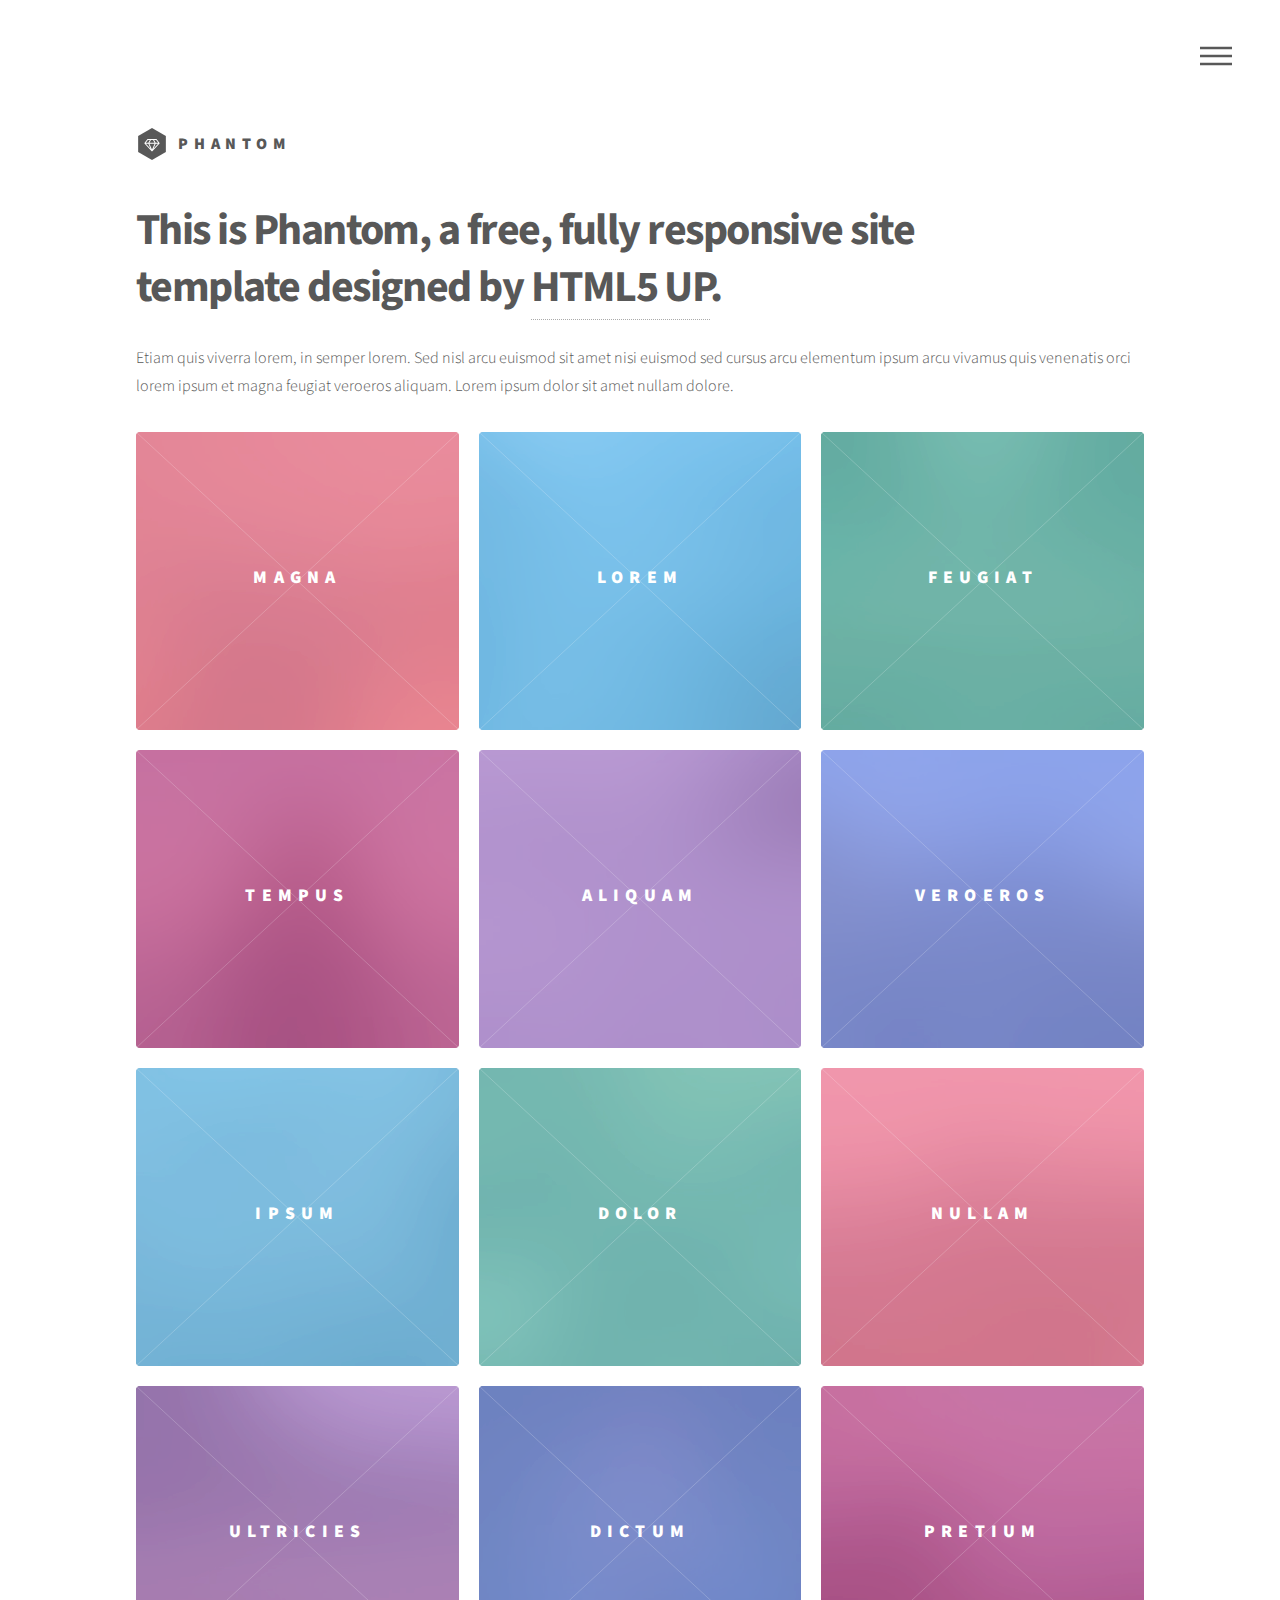
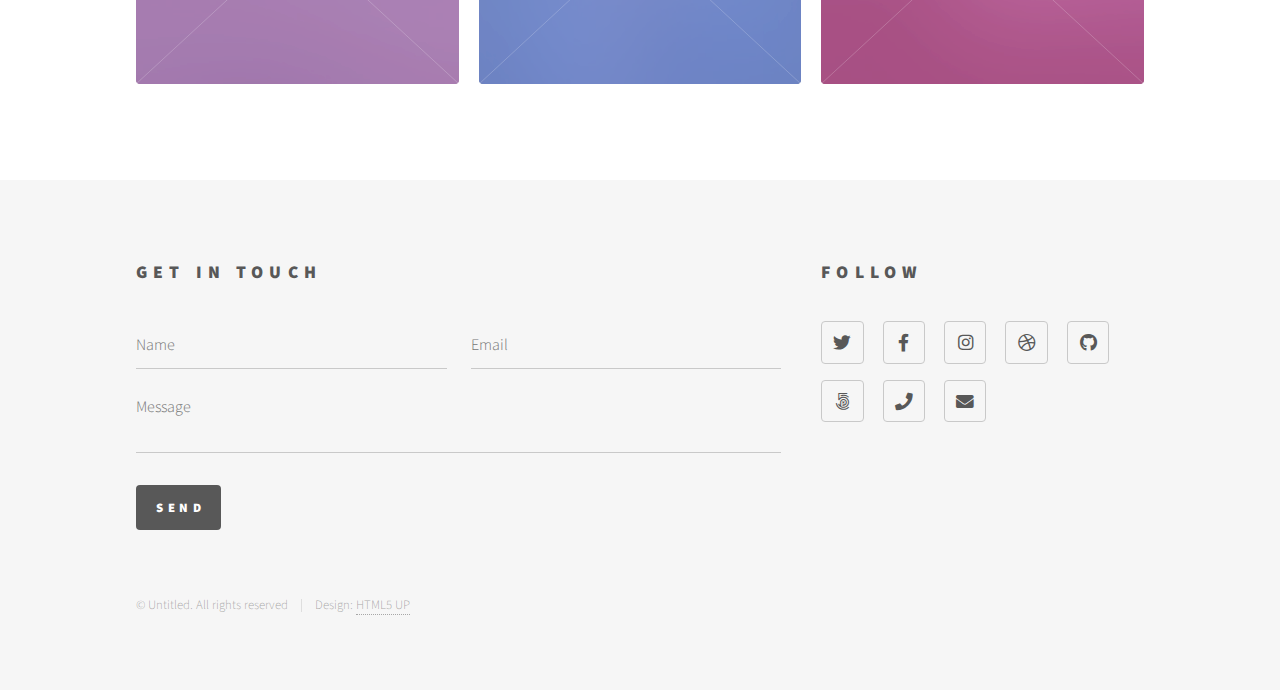
==== index.html @ 48eba2a1 "asset" ====
<!DOCTYPE HTML>
<!--
	Phantom by HTML5 UP
	html5up.net | @ajlkn
	Free for personal and commercial use under the CCA 3.0 license (html5up.net/license)
-->
<html>
	<head>
		<title>Phantom by HTML5 UP</title>
		<meta charset="utf-8" />
		<meta name="viewport" content="width=device-width, initial-scale=1, user-scalable=no" />
		<link rel="stylesheet" href="assets/css/main.css" />
		<noscript><link rel="stylesheet" href="assets/css/noscript.css" /></noscript>
	</head>
	<body class="is-preload">
		<!-- Wrapper -->
			<div id="wrapper">

				<!-- Header -->
					<header id="header">
						<div class="inner">

							<!-- Logo -->
								<a href="index.html" class="logo">
									<span class="symbol"><img src="images/logo.svg" alt="" /></span><span class="title">Phantom</span>
								</a>

							<!-- Nav -->
								<nav>
									<ul>
										<li><a href="#menu">Menu</a></li>
									</ul>
								</nav>

						</div>
					</header>

				<!-- Menu -->
					<nav id="menu">
						<h2>Menu</h2>
						<ul>
							<li><a href="index.html">Home</a></li>
							<li><a href="generic.html">Ipsum veroeros</a></li>
							<li><a href="generic.html">Tempus etiam</a></li>
							<li><a href="generic.html">Consequat dolor</a></li>
							<li><a href="elements.html">Elements</a></li>
						</ul>
					</nav>

				<!-- Main -->
					<div id="main">
						<div class="inner">
							<header>
								<h1>This is Phantom, a free, fully responsive site<br />
								template designed by <a href="http://html5up.net">HTML5 UP</a>.</h1>
								<p>Etiam quis viverra lorem, in semper lorem. Sed nisl arcu euismod sit amet nisi euismod sed cursus arcu elementum ipsum arcu vivamus quis venenatis orci lorem ipsum et magna feugiat veroeros aliquam. Lorem ipsum dolor sit amet nullam dolore.</p>
							</header>
							<section class="tiles">
								<article class="style1">
									<span class="image">
										<img src="images/pic01.jpg" alt="" />
									</span>
									<a href="generic.html">
										<h2>Magna</h2>
										<div class="content">
											<p>Sed nisl arcu euismod sit amet nisi lorem etiam dolor veroeros et feugiat.</p>
										</div>
									</a>
								</article>
								<article class="style2">
									<span class="image">
										<img src="images/pic02.jpg" alt="" />
									</span>
									<a href="generic.html">
										<h2>Lorem</h2>
										<div class="content">
											<p>Sed nisl arcu euismod sit amet nisi lorem etiam dolor veroeros et feugiat.</p>
										</div>
									</a>
								</article>
								<article class="style3">
									<span class="image">
										<img src="images/pic03.jpg" alt="" />
									</span>
									<a href="generic.html">
										<h2>Feugiat</h2>
										<div class="content">
											<p>Sed nisl arcu euismod sit amet nisi lorem etiam dolor veroeros et feugiat.</p>
										</div>
									</a>
								</article>
								<article class="style4">
									<span class="image">
										<img src="images/pic04.jpg" alt="" />
									</span>
									<a href="generic.html">
										<h2>Tempus</h2>
										<div class="content">
											<p>Sed nisl arcu euismod sit amet nisi lorem etiam dolor veroeros et feugiat.</p>
										</div>
									</a>
								</article>
								<article class="style5">
									<span class="image">
										<img src="images/pic05.jpg" alt="" />
									</span>
									<a href="generic.html">
										<h2>Aliquam</h2>
										<div class="content">
											<p>Sed nisl arcu euismod sit amet nisi lorem etiam dolor veroeros et feugiat.</p>
										</div>
									</a>
								</article>
								<article class="style6">
									<span class="image">
										<img src="images/pic06.jpg" alt="" />
									</span>
									<a href="generic.html">
										<h2>Veroeros</h2>
										<div class="content">
											<p>Sed nisl arcu euismod sit amet nisi lorem etiam dolor veroeros et feugiat.</p>
										</div>
									</a>
								</article>
								<article class="style2">
									<span class="image">
										<img src="images/pic07.jpg" alt="" />
									</span>
									<a href="generic.html">
										<h2>Ipsum</h2>
										<div class="content">
											<p>Sed nisl arcu euismod sit amet nisi lorem etiam dolor veroeros et feugiat.</p>
										</div>
									</a>
								</article>
								<article class="style3">
									<span class="image">
										<img src="images/pic08.jpg" alt="" />
									</span>
									<a href="generic.html">
										<h2>Dolor</h2>
										<div class="content">
											<p>Sed nisl arcu euismod sit amet nisi lorem etiam dolor veroeros et feugiat.</p>
										</div>
									</a>
								</article>
								<article class="style1">
									<span class="image">
										<img src="images/pic09.jpg" alt="" />
									</span>
									<a href="generic.html">
										<h2>Nullam</h2>
										<div class="content">
											<p>Sed nisl arcu euismod sit amet nisi lorem etiam dolor veroeros et feugiat.</p>
										</div>
									</a>
								</article>
								<article class="style5">
									<span class="image">
										<img src="images/pic10.jpg" alt="" />
									</span>
									<a href="generic.html">
										<h2>Ultricies</h2>
										<div class="content">
											<p>Sed nisl arcu euismod sit amet nisi lorem etiam dolor veroeros et feugiat.</p>
										</div>
									</a>
								</article>
								<article class="style6">
									<span class="image">
										<img src="images/pic11.jpg" alt="" />
									</span>
									<a href="generic.html">
										<h2>Dictum</h2>
										<div class="content">
											<p>Sed nisl arcu euismod sit amet nisi lorem etiam dolor veroeros et feugiat.</p>
										</div>
									</a>
								</article>
								<article class="style4">
									<span class="image">
										<img src="images/pic12.jpg" alt="" />
									</span>
									<a href="generic.html">
										<h2>Pretium</h2>
										<div class="content">
											<p>Sed nisl arcu euismod sit amet nisi lorem etiam dolor veroeros et feugiat.</p>
										</div>
									</a>
								</article>
							</section>
						</div>
					</div>

				<!-- Footer -->
					<footer id="footer">
						<div class="inner">
							<section>
								<h2>Get in touch</h2>
								<form method="post" action="#">
									<div class="fields">
										<div class="field half">
											<input type="text" name="name" id="name" placeholder="Name" />
										</div>
										<div class="field half">
											<input type="email" name="email" id="email" placeholder="Email" />
										</div>
										<div class="field">
											<textarea name="message" id="message" placeholder="Message"></textarea>
										</div>
									</div>
									<ul class="actions">
										<li><input type="submit" value="Send" class="primary" /></li>
									</ul>
								</form>
							</section>
							<section>
								<h2>Follow</h2>
								<ul class="icons">
									<li><a href="#" class="icon brands style2 fa-twitter"><span class="label">Twitter</span></a></li>
									<li><a href="#" class="icon brands style2 fa-facebook-f"><span class="label">Facebook</span></a></li>
									<li><a href="#" class="icon brands style2 fa-instagram"><span class="label">Instagram</span></a></li>
									<li><a href="#" class="icon brands style2 fa-dribbble"><span class="label">Dribbble</span></a></li>
									<li><a href="#" class="icon brands style2 fa-github"><span class="label">GitHub</span></a></li>
									<li><a href="#" class="icon brands style2 fa-500px"><span class="label">500px</span></a></li>
									<li><a href="#" class="icon solid style2 fa-phone"><span class="label">Phone</span></a></li>
									<li><a href="#" class="icon solid style2 fa-envelope"><span class="label">Email</span></a></li>
								</ul>
							</section>
							<ul class="copyright">
								<li>&copy; Untitled. All rights reserved</li><li>Design: <a href="http://html5up.net">HTML5 UP</a></li>
							</ul>
						</div>
					</footer>

			</div>

		<!-- Scripts -->
			<script src="assets/js/jquery.min.js"></script>
			<script src="assets/js/browser.min.js"></script>
			<script src="assets/js/breakpoints.min.js"></script>
			<script src="assets/js/util.js"></script>
			<script src="assets/js/main.js"></script>

	</body>
</html>
---- assets/css/main.css ----
@import url(fontawesome-all.min.css);
@import url("https://fonts.googleapis.com/css?family=Source+Sans+Pro:300,700,900");

/*
	Phantom by HTML5 UP
	html5up.net | @ajlkn
	Free for personal and commercial use under the CCA 3.0 license (html5up.net/license)
*/

html, body, div, span, applet, object,
iframe, h1, h2, h3, h4, h5, h6, p, blockquote,
pre, a, abbr, acronym, address, big, cite,
code, del, dfn, em, img, ins, kbd, q, s, samp,
small, strike, strong, sub, sup, tt, var, b,
u, i, center, dl, dt, dd, ol, ul, li, fieldset,
form, label, legend, table, caption, tbody,
tfoot, thead, tr, th, td, article, aside,
canvas, details, embed, figure, figcaption,
footer, header, hgroup, menu, nav, output, ruby,
section, summary, time, mark, audio, video {
	margin: 0;
	padding: 0;
	border: 0;
	font-size: 100%;
	font: inherit;
	vertical-align: baseline;}

article, aside, details, figcaption, figure,
footer, header, hgroup, menu, nav, section {
	display: block;}

body {
	line-height: 1;
}

ol, ul {
	list-style: none;
}

blockquote, q {
	quotes: none;
}

	blockquote:before, blockquote:after, q:before, q:after {
		content: '';
		content: none;
	}

table {
	border-collapse: collapse;
	border-spacing: 0;
}

body {
	-webkit-text-size-adjust: none;
}

mark {
	background-color: transparent;
	color: inherit;
}

input::-moz-focus-inner {
	border: 0;
	padding: 0;
}

input, select, textarea {
	-moz-appearance: none;
	-webkit-appearance: none;
	-ms-appearance: none;
	appearance: none;
}

/* Basic */

	@-ms-viewport {
		width: device-width;
	}

	body {
		-ms-overflow-style: scrollbar;
	}

	@media screen and (max-width: 480px) {

		html, body {
			min-width: 320px;
		}

	}

	html {
		box-sizing: border-box;
	}

	*, *:before, *:after {
		box-sizing: inherit;
	}

	body {
		background: #ffffff;
	}

		body.is-preload *, body.is-preload *:before, body.is-preload *:after {
			-moz-animation: none !important;
			-webkit-animation: none !important;
			-ms-animation: none !important;
			animation: none !important;
			-moz-transition: none !important;
			-webkit-transition: none !important;
			-ms-transition: none !important;
			transition: none !important;
		}

/* Type */

	body, input, select, textarea {
		color: #585858;
		font-family: "Source Sans Pro", Helvetica, sans-serif;
		font-size: 16pt;
		font-weight: 300;
		line-height: 1.75;
	}

		@media screen and (max-width: 1680px) {

			body, input, select, textarea {
				font-size: 14pt;
			}

		}

		@media screen and (max-width: 1280px) {

			body, input, select, textarea {
				font-size: 12pt;
			}

		}

	a {
		-moz-transition: border-bottom-color 0.2s ease, color 0.2s ease;
		-webkit-transition: border-bottom-color 0.2s ease, color 0.2s ease;
		-ms-transition: border-bottom-color 0.2s ease, color 0.2s ease;
		transition: border-bottom-color 0.2s ease, color 0.2s ease;
		text-decoration: none;
		color: #585858;
		border-bottom: dotted 1px rgba(88, 88, 88, 0.5);
	}

		a:hover {
			border-bottom-color: transparent;
			color: #f2849e !important;
		}

	strong, b {
		font-weight: 900;
	}

	em, i {
		font-style: italic;
	}

	p {
		margin: 0 0 2em 0;
	}

	h1 {
		font-size: 2.75em;
		font-weight: 700;
		line-height: 1.3;
		margin: 0 0 1em 0;
		letter-spacing: -0.035em;
	}

		h1 a {
			color: inherit;
		}

		@media screen and (max-width: 736px) {

			h1 {
				font-size: 2em;
				margin: 0 0 1em 0;
			}

		}

		@media screen and (max-width: 360px) {

			h1 {
				font-size: 1.75em;
			}

		}

	h2, h3, h4, h5, h6 {
		font-weight: 900;
		line-height: 1.5;
		margin: 0 0 2em 0;
		text-transform: uppercase;
		letter-spacing: 0.35em;
	}

		h2 a, h3 a, h4 a, h5 a, h6 a {
			color: inherit;
		}

	h2 {
		font-size: 1.1em;
	}

	h3 {
		font-size: 1em;
	}

	h4 {
		font-size: 0.8em;
	}

	h5 {
		font-size: 0.8em;
	}

	h6 {
		font-size: 0.8em;
	}

	@media screen and (max-width: 980px) {

		h1 br, h2 br, h3 br, h4 br, h5 br, h6 br {
			display: none;
		}

	}

	@media screen and (max-width: 736px) {

		h2 {
			font-size: 1em;
		}

		h3 {
			font-size: 0.8em;
		}

	}

	sub {
		font-size: 0.8em;
		position: relative;
		top: 0.5em;
	}

	sup {
		font-size: 0.8em;
		position: relative;
		top: -0.5em;
	}

	blockquote {
		border-left: solid 4px #c9c9c9;
		font-style: italic;
		margin: 0 0 2em 0;
		padding: 0.5em 0 0.5em 2em;
	}

	code {
		background: rgba(144, 144, 144, 0.075);
		border-radius: 4px;
		border: solid 1px #c9c9c9;
		font-family: "Courier New", monospace;
		font-size: 0.9em;
		margin: 0 0.25em;
		padding: 0.25em 0.65em;
	}

	pre {
		-webkit-overflow-scrolling: touch;
		font-family: "Courier New", monospace;
		font-size: 0.9em;
		margin: 0 0 2em 0;
	}

		pre code {
			display: block;
			line-height: 1.75;
			padding: 1em 1.5em;
			overflow-x: auto;
		}

	hr {
		border: 0;
		border-bottom: solid 1px #c9c9c9;
		margin: 2em 0;
	}

		hr.major {
			margin: 3em 0;
		}

	.align-left {
		text-align: left;
	}

	.align-center {
		text-align: center;
	}

	.align-right {
		text-align: right;
	}

/* Row */

	.row {
		display: flex;
		flex-wrap: wrap;
		box-sizing: border-box;
		align-items: stretch;
	}

		.row > * {
			box-sizing: border-box;
		}

		.row.gtr-uniform > * > :last-child {
			margin-bottom: 0;
		}

		.row.aln-left {
			justify-content: flex-start;
		}

		.row.aln-center {
			justify-content: center;
		}

		.row.aln-right {
			justify-content: flex-end;
		}

		.row.aln-top {
			align-items: flex-start;
		}

		.row.aln-middle {
			align-items: center;
		}

		.row.aln-bottom {
			align-items: flex-end;
		}

		.row > .imp {
			order: -1;
		}

		.row > .col-1 {
			width: 8.33333%;
		}

		.row > .off-1 {
			margin-left: 8.33333%;
		}

		.row > .col-2 {
			width: 16.66667%;
		}

		.row > .off-2 {
			margin-left: 16.66667%;
		}

		.row > .col-3 {
			width: 25%;
		}

		.row > .off-3 {
			margin-left: 25%;
		}

		.row > .col-4 {
			width: 33.33333%;
		}

		.row > .off-4 {
			margin-left: 33.33333%;
		}

		.row > .col-5 {
			width: 41.66667%;
		}

		.row > .off-5 {
			margin-left: 41.66667%;
		}

		.row > .col-6 {
			width: 50%;
		}

		.row > .off-6 {
			margin-left: 50%;
		}

		.row > .col-7 {
			width: 58.33333%;
		}

		.row > .off-7 {
			margin-left: 58.33333%;
		}

		.row > .col-8 {
			width: 66.66667%;
		}

		.row > .off-8 {
			margin-left: 66.66667%;
		}

		.row > .col-9 {
			width: 75%;
		}

		.row > .off-9 {
			margin-left: 75%;
		}

		.row > .col-10 {
			width: 83.33333%;
		}

		.row > .off-10 {
			margin-left: 83.33333%;
		}

		.row > .col-11 {
			width: 91.66667%;
		}

		.row > .off-11 {
			margin-left: 91.66667%;
		}

		.row > .col-12 {
			width: 100%;
		}

		.row > .off-12 {
			margin-left: 100%;
		}

		.row.gtr-0 {
			margin-top: 0;
			margin-left: 0em;
		}

			.row.gtr-0 > * {
				padding: 0 0 0 0em;
			}

			.row.gtr-0.gtr-uniform {
				margin-top: 0em;
			}

				.row.gtr-0.gtr-uniform > * {
					padding-top: 0em;
				}

		.row.gtr-25 {
			margin-top: 0;
			margin-left: -0.5em;
		}

			.row.gtr-25 > * {
				padding: 0 0 0 0.5em;
			}

			.row.gtr-25.gtr-uniform {
				margin-top: -0.5em;
			}

				.row.gtr-25.gtr-uniform > * {
					padding-top: 0.5em;
				}

		.row.gtr-50 {
			margin-top: 0;
			margin-left: -1em;
		}

			.row.gtr-50 > * {
				padding: 0 0 0 1em;
			}

			.row.gtr-50.gtr-uniform {
				margin-top: -1em;
			}

				.row.gtr-50.gtr-uniform > * {
					padding-top: 1em;
				}

		.row {
			margin-top: 0;
			margin-left: -2em;
		}

			.row > * {
				padding: 0 0 0 2em;
			}

			.row.gtr-uniform {
				margin-top: -2em;
			}

				.row.gtr-uniform > * {
					padding-top: 2em;
				}

		.row.gtr-150 {
			margin-top: 0;
			margin-left: -3em;
		}

			.row.gtr-150 > * {
				padding: 0 0 0 3em;
			}

			.row.gtr-150.gtr-uniform {
				margin-top: -3em;
			}

				.row.gtr-150.gtr-uniform > * {
					padding-top: 3em;
				}

		.row.gtr-200 {
			margin-top: 0;
			margin-left: -4em;
		}

			.row.gtr-200 > * {
				padding: 0 0 0 4em;
			}

			.row.gtr-200.gtr-uniform {
				margin-top: -4em;
			}

				.row.gtr-200.gtr-uniform > * {
					padding-top: 4em;
				}

		@media screen and (max-width: 1680px) {

			.row {
				display: flex;
				flex-wrap: wrap;
				box-sizing: border-box;
				align-items: stretch;
			}

				.row > * {
					box-sizing: border-box;
				}

				.row.gtr-uniform > * > :last-child {
					margin-bottom: 0;
				}

				.row.aln-left {
					justify-content: flex-start;
				}

				.row.aln-center {
					justify-content: center;
				}

				.row.aln-right {
					justify-content: flex-end;
				}

				.row.aln-top {
					align-items: flex-start;
				}

				.row.aln-middle {
					align-items: center;
				}

				.row.aln-bottom {
					align-items: flex-end;
				}

				.row > .imp-xlarge {
					order: -1;
				}

				.row > .col-1-xlarge {
					width: 8.33333%;
				}

				.row > .off-1-xlarge {
					margin-left: 8.33333%;
				}

				.row > .col-2-xlarge {
					width: 16.66667%;
				}

				.row > .off-2-xlarge {
					margin-left: 16.66667%;
				}

				.row > .col-3-xlarge {
					width: 25%;
				}

				.row > .off-3-xlarge {
					margin-left: 25%;
				}

				.row > .col-4-xlarge {
					width: 33.33333%;
				}

				.row > .off-4-xlarge {
					margin-left: 33.33333%;
				}

				.row > .col-5-xlarge {
					width: 41.66667%;
				}

				.row > .off-5-xlarge {
					margin-left: 41.66667%;
				}

				.row > .col-6-xlarge {
					width: 50%;
				}

				.row > .off-6-xlarge {
					margin-left: 50%;
				}

				.row > .col-7-xlarge {
					width: 58.33333%;
				}

				.row > .off-7-xlarge {
					margin-left: 58.33333%;
				}

				.row > .col-8-xlarge {
					width: 66.66667%;
				}

				.row > .off-8-xlarge {
					margin-left: 66.66667%;
				}

				.row > .col-9-xlarge {
					width: 75%;
				}

				.row > .off-9-xlarge {
					margin-left: 75%;
				}

				.row > .col-10-xlarge {
					width: 83.33333%;
				}

				.row > .off-10-xlarge {
					margin-left: 83.33333%;
				}

				.row > .col-11-xlarge {
					width: 91.66667%;
				}

				.row > .off-11-xlarge {
					margin-left: 91.66667%;
				}

				.row > .col-12-xlarge {
					width: 100%;
				}

				.row > .off-12-xlarge {
					margin-left: 100%;
				}

				.row.gtr-0 {
					margin-top: 0;
					margin-left: 0em;
				}

					.row.gtr-0 > * {
						padding: 0 0 0 0em;
					}

					.row.gtr-0.gtr-uniform {
						margin-top: 0em;
					}

						.row.gtr-0.gtr-uniform > * {
							padding-top: 0em;
						}

				.row.gtr-25 {
					margin-top: 0;
					margin-left: -0.5em;
				}

					.row.gtr-25 > * {
						padding: 0 0 0 0.5em;
					}

					.row.gtr-25.gtr-uniform {
						margin-top: -0.5em;
					}

						.row.gtr-25.gtr-uniform > * {
							padding-top: 0.5em;
						}

				.row.gtr-50 {
					margin-top: 0;
					margin-left: -1em;
				}

					.row.gtr-50 > * {
						padding: 0 0 0 1em;
					}

					.row.gtr-50.gtr-uniform {
						margin-top: -1em;
					}

						.row.gtr-50.gtr-uniform > * {
							padding-top: 1em;
						}

				.row {
					margin-top: 0;
					margin-left: -2em;
				}

					.row > * {
						padding: 0 0 0 2em;
					}

					.row.gtr-uniform {
						margin-top: -2em;
					}

						.row.gtr-uniform > * {
							padding-top: 2em;
						}

				.row.gtr-150 {
					margin-top: 0;
					margin-left: -3em;
				}

					.row.gtr-150 > * {
						padding: 0 0 0 3em;
					}

					.row.gtr-150.gtr-uniform {
						margin-top: -3em;
					}

						.row.gtr-150.gtr-uniform > * {
							padding-top: 3em;
						}

				.row.gtr-200 {
					margin-top: 0;
					margin-left: -4em;
				}

					.row.gtr-200 > * {
						padding: 0 0 0 4em;
					}

					.row.gtr-200.gtr-uniform {
						margin-top: -4em;
					}

						.row.gtr-200.gtr-uniform > * {
							padding-top: 4em;
						}

		}

		@media screen and (max-width: 1280px) {

			.row {
				display: flex;
				flex-wrap: wrap;
				box-sizing: border-box;
				align-items: stretch;
			}

				.row > * {
					box-sizing: border-box;
				}

				.row.gtr-uniform > * > :last-child {
					margin-bottom: 0;
				}

				.row.aln-left {
					justify-content: flex-start;
				}

				.row.aln-center {
					justify-content: center;
				}

				.row.aln-right {
					justify-content: flex-end;
				}

				.row.aln-top {
					align-items: flex-start;
				}

				.row.aln-middle {
					align-items: center;
				}

				.row.aln-bottom {
					align-items: flex-end;
				}

				.row > .imp-large {
					order: -1;
				}

				.row > .col-1-large {
					width: 8.33333%;
				}

				.row > .off-1-large {
					margin-left: 8.33333%;
				}

				.row > .col-2-large {
					width: 16.66667%;
				}

				.row > .off-2-large {
					margin-left: 16.66667%;
				}

				.row > .col-3-large {
					width: 25%;
				}

				.row > .off-3-large {
					margin-left: 25%;
				}

				.row > .col-4-large {
					width: 33.33333%;
				}

				.row > .off-4-large {
					margin-left: 33.33333%;
				}

				.row > .col-5-large {
					width: 41.66667%;
				}

				.row > .off-5-large {
					margin-left: 41.66667%;
				}

				.row > .col-6-large {
					width: 50%;
				}

				.row > .off-6-large {
					margin-left: 50%;
				}

				.row > .col-7-large {
					width: 58.33333%;
				}

				.row > .off-7-large {
					margin-left: 58.33333%;
				}

				.row > .col-8-large {
					width: 66.66667%;
				}

				.row > .off-8-large {
					margin-left: 66.66667%;
				}

				.row > .col-9-large {
					width: 75%;
				}

				.row > .off-9-large {
					margin-left: 75%;
				}

				.row > .col-10-large {
					width: 83.33333%;
				}

				.row > .off-10-large {
					margin-left: 83.33333%;
				}

				.row > .col-11-large {
					width: 91.66667%;
				}

				.row > .off-11-large {
					margin-left: 91.66667%;
				}

				.row > .col-12-large {
					width: 100%;
				}

				.row > .off-12-large {
					margin-left: 100%;
				}

				.row.gtr-0 {
					margin-top: 0;
					margin-left: 0em;
				}

					.row.gtr-0 > * {
						padding: 0 0 0 0em;
					}

					.row.gtr-0.gtr-uniform {
						margin-top: 0em;
					}

						.row.gtr-0.gtr-uniform > * {
							padding-top: 0em;
						}

				.row.gtr-25 {
					margin-top: 0;
					margin-left: -0.5em;
				}

					.row.gtr-25 > * {
						padding: 0 0 0 0.5em;
					}

					.row.gtr-25.gtr-uniform {
						margin-top: -0.5em;
					}

						.row.gtr-25.gtr-uniform > * {
							padding-top: 0.5em;
						}

				.row.gtr-50 {
					margin-top: 0;
					margin-left: -1em;
				}

					.row.gtr-50 > * {
						padding: 0 0 0 1em;
					}

					.row.gtr-50.gtr-uniform {
						margin-top: -1em;
					}

						.row.gtr-50.gtr-uniform > * {
							padding-top: 1em;
						}

				.row {
					margin-top: 0;
					margin-left: -2em;
				}

					.row > * {
						padding: 0 0 0 2em;
					}

					.row.gtr-uniform {
						margin-top: -2em;
					}

						.row.gtr-uniform > * {
							padding-top: 2em;
						}

				.row.gtr-150 {
					margin-top: 0;
					margin-left: -3em;
				}

					.row.gtr-150 > * {
						padding: 0 0 0 3em;
					}

					.row.gtr-150.gtr-uniform {
						margin-top: -3em;
					}

						.row.gtr-150.gtr-uniform > * {
							padding-top: 3em;
						}

				.row.gtr-200 {
					margin-top: 0;
					margin-left: -4em;
				}

					.row.gtr-200 > * {
						padding: 0 0 0 4em;
					}

					.row.gtr-200.gtr-uniform {
						margin-top: -4em;
					}

						.row.gtr-200.gtr-uniform > * {
							padding-top: 4em;
						}

		}

		@media screen and (max-width: 980px) {

			.row {
				display: flex;
				flex-wrap: wrap;
				box-sizing: border-box;
				align-items: stretch;
			}

				.row > * {
					box-sizing: border-box;
				}

				.row.gtr-uniform > * > :last-child {
					margin-bottom: 0;
				}

				.row.aln-left {
					justify-content: flex-start;
				}

				.row.aln-center {
					justify-content: center;
				}

				.row.aln-right {
					justify-content: flex-end;
				}

				.row.aln-top {
					align-items: flex-start;
				}

				.row.aln-middle {
					align-items: center;
				}

				.row.aln-bottom {
					align-items: flex-end;
				}

				.row > .imp-medium {
					order: -1;
				}

				.row > .col-1-medium {
					width: 8.33333%;
				}

				.row > .off-1-medium {
					margin-left: 8.33333%;
				}

				.row > .col-2-medium {
					width: 16.66667%;
				}

				.row > .off-2-medium {
					margin-left: 16.66667%;
				}

				.row > .col-3-medium {
					width: 25%;
				}

				.row > .off-3-medium {
					margin-left: 25%;
				}

				.row > .col-4-medium {
					width: 33.33333%;
				}

				.row > .off-4-medium {
					margin-left: 33.33333%;
				}

				.row > .col-5-medium {
					width: 41.66667%;
				}

				.row > .off-5-medium {
					margin-left: 41.66667%;
				}

				.row > .col-6-medium {
					width: 50%;
				}

				.row > .off-6-medium {
					margin-left: 50%;
				}

				.row > .col-7-medium {
					width: 58.33333%;
				}

				.row > .off-7-medium {
					margin-left: 58.33333%;
				}

				.row > .col-8-medium {
					width: 66.66667%;
				}

				.row > .off-8-medium {
					margin-left: 66.66667%;
				}

				.row > .col-9-medium {
					width: 75%;
				}

				.row > .off-9-medium {
					margin-left: 75%;
				}

				.row > .col-10-medium {
					width: 83.33333%;
				}

				.row > .off-10-medium {
					margin-left: 83.33333%;
				}

				.row > .col-11-medium {
					width: 91.66667%;
				}

				.row > .off-11-medium {
					margin-left: 91.66667%;
				}

				.row > .col-12-medium {
					width: 100%;
				}

				.row > .off-12-medium {
					margin-left: 100%;
				}

				.row.gtr-0 {
					margin-top: 0;
					margin-left: 0em;
				}

					.row.gtr-0 > * {
						padding: 0 0 0 0em;
					}

					.row.gtr-0.gtr-uniform {
						margin-top: 0em;
					}

						.row.gtr-0.gtr-uniform > * {
							padding-top: 0em;
						}

				.row.gtr-25 {
					margin-top: 0;
					margin-left: -0.375em;
				}

					.row.gtr-25 > * {
						padding: 0 0 0 0.375em;
					}

					.row.gtr-25.gtr-uniform {
						margin-top: -0.375em;
					}

						.row.gtr-25.gtr-uniform > * {
							padding-top: 0.375em;
						}

				.row.gtr-50 {
					margin-top: 0;
					margin-left: -0.75em;
				}

					.row.gtr-50 > * {
						padding: 0 0 0 0.75em;
					}

					.row.gtr-50.gtr-uniform {
						margin-top: -0.75em;
					}

						.row.gtr-50.gtr-uniform > * {
							padding-top: 0.75em;
						}

				.row {
					margin-top: 0;
					margin-left: -1.5em;
				}

					.row > * {
						padding: 0 0 0 1.5em;
					}

					.row.gtr-uniform {
						margin-top: -1.5em;
					}

						.row.gtr-uniform > * {
							padding-top: 1.5em;
						}

				.row.gtr-150 {
					margin-top: 0;
					margin-left: -2.25em;
				}

					.row.gtr-150 > * {
						padding: 0 0 0 2.25em;
					}

					.row.gtr-150.gtr-uniform {
						margin-top: -2.25em;
					}

						.row.gtr-150.gtr-uniform > * {
							padding-top: 2.25em;
						}

				.row.gtr-200 {
					margin-top: 0;
					margin-left: -3em;
				}

					.row.gtr-200 > * {
						padding: 0 0 0 3em;
					}

					.row.gtr-200.gtr-uniform {
						margin-top: -3em;
					}

						.row.gtr-200.gtr-uniform > * {
							padding-top: 3em;
						}

		}

		@media screen and (max-width: 736px) {

			.row {
				display: flex;
				flex-wrap: wrap;
				box-sizing: border-box;
				align-items: stretch;
			}

				.row > * {
					box-sizing: border-box;
				}

				.row.gtr-uniform > * > :last-child {
					margin-bottom: 0;
				}

				.row.aln-left {
					justify-content: flex-start;
				}

				.row.aln-center {
					justify-content: center;
				}

				.row.aln-right {
					justify-content: flex-end;
				}

				.row.aln-top {
					align-items: flex-start;
				}

				.row.aln-middle {
					align-items: center;
				}

				.row.aln-bottom {
					align-items: flex-end;
				}

				.row > .imp-small {
					order: -1;
				}

				.row > .col-1-small {
					width: 8.33333%;
				}

				.row > .off-1-small {
					margin-left: 8.33333%;
				}

				.row > .col-2-small {
					width: 16.66667%;
				}

				.row > .off-2-small {
					margin-left: 16.66667%;
				}

				.row > .col-3-small {
					width: 25%;
				}

				.row > .off-3-small {
					margin-left: 25%;
				}

				.row > .col-4-small {
					width: 33.33333%;
				}

				.row > .off-4-small {
					margin-left: 33.33333%;
				}

				.row > .col-5-small {
					width: 41.66667%;
				}

				.row > .off-5-small {
					margin-left: 41.66667%;
				}

				.row > .col-6-small {
					width: 50%;
				}

				.row > .off-6-small {
					margin-left: 50%;
				}

				.row > .col-7-small {
					width: 58.33333%;
				}

				.row > .off-7-small {
					margin-left: 58.33333%;
				}

				.row > .col-8-small {
					width: 66.66667%;
				}

				.row > .off-8-small {
					margin-left: 66.66667%;
				}

				.row > .col-9-small {
					width: 75%;
				}

				.row > .off-9-small {
					margin-left: 75%;
				}

				.row > .col-10-small {
					width: 83.33333%;
				}

				.row > .off-10-small {
					margin-left: 83.33333%;
				}

				.row > .col-11-small {
					width: 91.66667%;
				}

				.row > .off-11-small {
					margin-left: 91.66667%;
				}

				.row > .col-12-small {
					width: 100%;
				}

				.row > .off-12-small {
					margin-left: 100%;
				}

				.row.gtr-0 {
					margin-top: 0;
					margin-left: 0em;
				}

					.row.gtr-0 > * {
						padding: 0 0 0 0em;
					}

					.row.gtr-0.gtr-uniform {
						margin-top: 0em;
					}

						.row.gtr-0.gtr-uniform > * {
							padding-top: 0em;
						}

				.row.gtr-25 {
					margin-top: 0;
					margin-left: -0.25em;
				}

					.row.gtr-25 > * {
						padding: 0 0 0 0.25em;
					}

					.row.gtr-25.gtr-uniform {
						margin-top: -0.25em;
					}

						.row.gtr-25.gtr-uniform > * {
							padding-top: 0.25em;
						}

				.row.gtr-50 {
					margin-top: 0;
					margin-left: -0.5em;
				}

					.row.gtr-50 > * {
						padding: 0 0 0 0.5em;
					}

					.row.gtr-50.gtr-uniform {
						margin-top: -0.5em;
					}

						.row.gtr-50.gtr-uniform > * {
							padding-top: 0.5em;
						}

				.row {
					margin-top: 0;
					margin-left: -1em;
				}

					.row > * {
						padding: 0 0 0 1em;
					}

					.row.gtr-uniform {
						margin-top: -1em;
					}

						.row.gtr-uniform > * {
							padding-top: 1em;
						}

				.row.gtr-150 {
					margin-top: 0;
					margin-left: -1.5em;
				}

					.row.gtr-150 > * {
						padding: 0 0 0 1.5em;
					}

					.row.gtr-150.gtr-uniform {
						margin-top: -1.5em;
					}

						.row.gtr-150.gtr-uniform > * {
							padding-top: 1.5em;
						}

				.row.gtr-200 {
					margin-top: 0;
					margin-left: -2em;
				}

					.row.gtr-200 > * {
						padding: 0 0 0 2em;
					}

					.row.gtr-200.gtr-uniform {
						margin-top: -2em;
					}

						.row.gtr-200.gtr-uniform > * {
							padding-top: 2em;
						}

		}

		@media screen and (max-width: 480px) {

			.row {
				display: flex;
				flex-wrap: wrap;
				box-sizing: border-box;
				align-items: stretch;
			}

				.row > * {
					box-sizing: border-box;
				}

				.row.gtr-uniform > * > :last-child {
					margin-bottom: 0;
				}

				.row.aln-left {
					justify-content: flex-start;
				}

				.row.aln-center {
					justify-content: center;
				}

				.row.aln-right {
					justify-content: flex-end;
				}

				.row.aln-top {
					align-items: flex-start;
				}

				.row.aln-middle {
					align-items: center;
				}

				.row.aln-bottom {
					align-items: flex-end;
				}

				.row > .imp-xsmall {
					order: -1;
				}

				.row > .col-1-xsmall {
					width: 8.33333%;
				}

				.row > .off-1-xsmall {
					margin-left: 8.33333%;
				}

				.row > .col-2-xsmall {
					width: 16.66667%;
				}

				.row > .off-2-xsmall {
					margin-left: 16.66667%;
				}

				.row > .col-3-xsmall {
					width: 25%;
				}

				.row > .off-3-xsmall {
					margin-left: 25%;
				}

				.row > .col-4-xsmall {
					width: 33.33333%;
				}

				.row > .off-4-xsmall {
					margin-left: 33.33333%;
				}

				.row > .col-5-xsmall {
					width: 41.66667%;
				}

				.row > .off-5-xsmall {
					margin-left: 41.66667%;
				}

				.row > .col-6-xsmall {
					width: 50%;
				}

				.row > .off-6-xsmall {
					margin-left: 50%;
				}

				.row > .col-7-xsmall {
					width: 58.33333%;
				}

				.row > .off-7-xsmall {
					margin-left: 58.33333%;
				}

				.row > .col-8-xsmall {
					width: 66.66667%;
				}

				.row > .off-8-xsmall {
					margin-left: 66.66667%;
				}

				.row > .col-9-xsmall {
					width: 75%;
				}

				.row > .off-9-xsmall {
					margin-left: 75%;
				}

				.row > .col-10-xsmall {
					width: 83.33333%;
				}

				.row > .off-10-xsmall {
					margin-left: 83.33333%;
				}

				.row > .col-11-xsmall {
					width: 91.66667%;
				}

				.row > .off-11-xsmall {
					margin-left: 91.66667%;
				}

				.row > .col-12-xsmall {
					width: 100%;
				}

				.row > .off-12-xsmall {
					margin-left: 100%;
				}

				.row.gtr-0 {
					margin-top: 0;
					margin-left: 0em;
				}

					.row.gtr-0 > * {
						padding: 0 0 0 0em;
					}

					.row.gtr-0.gtr-uniform {
						margin-top: 0em;
					}

						.row.gtr-0.gtr-uniform > * {
							padding-top: 0em;
						}

				.row.gtr-25 {
					margin-top: 0;
					margin-left: -0.25em;
				}

					.row.gtr-25 > * {
						padding: 0 0 0 0.25em;
					}

					.row.gtr-25.gtr-uniform {
						margin-top: -0.25em;
					}

						.row.gtr-25.gtr-uniform > * {
							padding-top: 0.25em;
						}

				.row.gtr-50 {
					margin-top: 0;
					margin-left: -0.5em;
				}

					.row.gtr-50 > * {
						padding: 0 0 0 0.5em;
					}

					.row.gtr-50.gtr-uniform {
						margin-top: -0.5em;
					}

						.row.gtr-50.gtr-uniform > * {
							padding-top: 0.5em;
						}

				.row {
					margin-top: 0;
					margin-left: -1em;
				}

					.row > * {
						padding: 0 0 0 1em;
					}

					.row.gtr-uniform {
						margin-top: -1em;
					}

						.row.gtr-uniform > * {
							padding-top: 1em;
						}

				.row.gtr-150 {
					margin-top: 0;
					margin-left: -1.5em;
				}

					.row.gtr-150 > * {
						padding: 0 0 0 1.5em;
					}

					.row.gtr-150.gtr-uniform {
						margin-top: -1.5em;
					}

						.row.gtr-150.gtr-uniform > * {
							padding-top: 1.5em;
						}

				.row.gtr-200 {
					margin-top: 0;
					margin-left: -2em;
				}

					.row.gtr-200 > * {
						padding: 0 0 0 2em;
					}

					.row.gtr-200.gtr-uniform {
						margin-top: -2em;
					}

						.row.gtr-200.gtr-uniform > * {
							padding-top: 2em;
						}

		}

/* Section/Article */

	section.special, article.special {
		text-align: center;
	}

	header p {
		margin-top: -1em;
	}

	@media screen and (max-width: 736px) {

		header p {
			margin-top: 0;
		}

	}

/* Icon */

	.icon {
		text-decoration: none;
		border-bottom: none;
		position: relative;
	}

		.icon:before {
			-moz-osx-font-smoothing: grayscale;
			-webkit-font-smoothing: antialiased;
			display: inline-block;
			font-style: normal;
			font-variant: normal;
			text-rendering: auto;
			line-height: 1;
			text-transform: none !important;
			font-family: 'Font Awesome 5 Free';
			font-weight: 400;
		}

		.icon > .label {
			display: none;
		}

		.icon:before {
			line-height: inherit;
		}

		.icon.solid:before {
			font-weight: 900;
		}

		.icon.brands:before {
			font-family: 'Font Awesome 5 Brands';
		}

		.icon.style2 {
			-moz-transition: background-color 0.2s ease-in-out, color 0.2s ease-in-out, border-color 0.2s ease-in-out;
			-webkit-transition: background-color 0.2s ease-in-out, color 0.2s ease-in-out, border-color 0.2s ease-in-out;
			-ms-transition: background-color 0.2s ease-in-out, color 0.2s ease-in-out, border-color 0.2s ease-in-out;
			transition: background-color 0.2s ease-in-out, color 0.2s ease-in-out, border-color 0.2s ease-in-out;
			background-color: transparent;
			border: solid 1px #c9c9c9;
			border-radius: 4px;
			width: 2.65em;
			height: 2.65em;
			display: inline-block;
			text-align: center;
			line-height: 2.65em;
			color: inherit;
		}

			.icon.style2:before {
				font-size: 1.1em;
			}

			.icon.style2:hover {
				color: #f2849e;
				border-color: #f2849e;
			}

			.icon.style2:active {
				background-color: rgba(242, 132, 158, 0.1);
			}

/* List */

	ol {
		list-style: decimal;
		margin: 0 0 2em 0;
		padding-left: 1.25em;
	}

		ol li {
			padding-left: 0.25em;
		}

	ul {
		list-style: disc;
		margin: 0 0 2em 0;
		padding-left: 1em;
	}

		ul li {
			padding-left: 0.5em;
		}

		ul.alt {
			list-style: none;
			padding-left: 0;
		}

			ul.alt li {
				border-top: solid 1px #c9c9c9;
				padding: 0.5em 0;
			}

				ul.alt li:first-child {
					border-top: 0;
					padding-top: 0;
				}

	dl {
		margin: 0 0 2em 0;
	}

		dl dt {
			display: block;
			font-weight: 900;
			margin: 0 0 1em 0;
		}

		dl dd {
			margin-left: 2em;
		}

/* Actions */

	ul.actions {
		display: -moz-flex;
		display: -webkit-flex;
		display: -ms-flex;
		display: flex;
		cursor: default;
		list-style: none;
		margin-left: -1em;
		padding-left: 0;
	}

		ul.actions li {
			padding: 0 0 0 1em;
			vertical-align: middle;
		}

		ul.actions.special {
			-moz-justify-content: center;
			-webkit-justify-content: center;
			-ms-justify-content: center;
			justify-content: center;
			width: 100%;
			margin-left: 0;
		}

			ul.actions.special li:first-child {
				padding-left: 0;
			}

		ul.actions.stacked {
			-moz-flex-direction: column;
			-webkit-flex-direction: column;
			-ms-flex-direction: column;
			flex-direction: column;
			margin-left: 0;
		}

			ul.actions.stacked li {
				padding: 1.3em 0 0 0;
			}

				ul.actions.stacked li:first-child {
					padding-top: 0;
				}

		ul.actions.fit {
			width: calc(100% + 1em);
		}

			ul.actions.fit li {
				-moz-flex-grow: 1;
				-webkit-flex-grow: 1;
				-ms-flex-grow: 1;
				flex-grow: 1;
				-moz-flex-shrink: 1;
				-webkit-flex-shrink: 1;
				-ms-flex-shrink: 1;
				flex-shrink: 1;
				width: 100%;
			}

				ul.actions.fit li > * {
					width: 100%;
				}

			ul.actions.fit.stacked {
				width: 100%;
			}

		@media screen and (max-width: 480px) {

			ul.actions:not(.fixed) {
				-moz-flex-direction: column;
				-webkit-flex-direction: column;
				-ms-flex-direction: column;
				flex-direction: column;
				margin-left: 0;
				width: 100% !important;
			}

				ul.actions:not(.fixed) li {
					-moz-flex-grow: 1;
					-webkit-flex-grow: 1;
					-ms-flex-grow: 1;
					flex-grow: 1;
					-moz-flex-shrink: 1;
					-webkit-flex-shrink: 1;
					-ms-flex-shrink: 1;
					flex-shrink: 1;
					padding: 1em 0 0 0;
					text-align: center;
					width: 100%;
				}

					ul.actions:not(.fixed) li > * {
						width: 100%;
					}

					ul.actions:not(.fixed) li:first-child {
						padding-top: 0;
					}

					ul.actions:not(.fixed) li input[type="submit"],
					ul.actions:not(.fixed) li input[type="reset"],
					ul.actions:not(.fixed) li input[type="button"],
					ul.actions:not(.fixed) li button,
					ul.actions:not(.fixed) li .button {
						width: 100%;
					}

						ul.actions:not(.fixed) li input[type="submit"].icon:before,
						ul.actions:not(.fixed) li input[type="reset"].icon:before,
						ul.actions:not(.fixed) li input[type="button"].icon:before,
						ul.actions:not(.fixed) li button.icon:before,
						ul.actions:not(.fixed) li .button.icon:before {
							margin-left: -0.5rem;
						}

		}

/* Icons */

	ul.icons {
		cursor: default;
		list-style: none;
		padding-left: 0;
		margin: -1em 0 2em -1em;
	}

		ul.icons li {
			display: inline-block;
			padding: 1em 0 0 1em;
		}

/* Form */

	form {
		margin: 0 0 2em 0;
		overflow-x: hidden;
	}

		form > :last-child {
			margin-bottom: 0;
		}

		form > .fields {
			display: -moz-flex;
			display: -webkit-flex;
			display: -ms-flex;
			display: flex;
			-moz-flex-wrap: wrap;
			-webkit-flex-wrap: wrap;
			-ms-flex-wrap: wrap;
			flex-wrap: wrap;
			width: calc(100% + 3em);
			margin: -1.5em 0 2em -1.5em;
		}

			form > .fields > .field {
				-moz-flex-grow: 0;
				-webkit-flex-grow: 0;
				-ms-flex-grow: 0;
				flex-grow: 0;
				-moz-flex-shrink: 0;
				-webkit-flex-shrink: 0;
				-ms-flex-shrink: 0;
				flex-shrink: 0;
				padding: 1.5em 0 0 1.5em;
				width: calc(100% - 1.5em);
			}

				form > .fields > .field.half {
					width: calc(50% - 0.75em);
				}

				form > .fields > .field.third {
					width: calc(100%/3 - 0.5em);
				}

				form > .fields > .field.quarter {
					width: calc(25% - 0.375em);
				}

		@media screen and (max-width: 480px) {

			form > .fields {
				width: calc(100% + 3em);
				margin: -1.5em 0 2em -1.5em;
			}

				form > .fields > .field {
					padding: 1.5em 0 0 1.5em;
					width: calc(100% - 1.5em);
				}

					form > .fields > .field.half {
						width: calc(100% - 1.5em);
					}

					form > .fields > .field.third {
						width: calc(100% - 1.5em);
					}

					form > .fields > .field.quarter {
						width: calc(100% - 1.5em);
					}

		}

	label {
		display: block;
		font-size: 0.9em;
		font-weight: 900;
		margin: 0 0 1em 0;
	}

	input[type="text"],
	input[type="password"],
	input[type="email"],
	input[type="tel"],
	select,
	textarea {
		-moz-appearance: none;
		-webkit-appearance: none;
		-ms-appearance: none;
		appearance: none;
		background-color: transparent;
		border: none;
		border-radius: 0;
		border-bottom: solid 1px #c9c9c9;
		color: inherit;
		display: block;
		outline: 0;
		padding: 0;
		text-decoration: none;
		width: 100%;
	}

		input[type="text"]:invalid,
		input[type="password"]:invalid,
		input[type="email"]:invalid,
		input[type="tel"]:invalid,
		select:invalid,
		textarea:invalid {
			box-shadow: none;
		}

		input[type="text"]:focus,
		input[type="password"]:focus,
		input[type="email"]:focus,
		input[type="tel"]:focus,
		select:focus,
		textarea:focus {
			border-bottom-color: #f2849e;
			box-shadow: inset 0 -1px 0 0 #f2849e;
		}

	select {
		background-image: url("data:image/svg+xml;charset=utf8,%3Csvg xmlns='http://www.w3.org/2000/svg' width='40' height='40' preserveAspectRatio='none' viewBox='0 0 40 40'%3E%3Cpath d='M9.4,12.3l10.4,10.4l10.4-10.4c0.2-0.2,0.5-0.4,0.9-0.4c0.3,0,0.6,0.1,0.9,0.4l3.3,3.3c0.2,0.2,0.4,0.5,0.4,0.9 c0,0.4-0.1,0.6-0.4,0.9L20.7,31.9c-0.2,0.2-0.5,0.4-0.9,0.4c-0.3,0-0.6-0.1-0.9-0.4L4.3,17.3c-0.2-0.2-0.4-0.5-0.4-0.9 c0-0.4,0.1-0.6,0.4-0.9l3.3-3.3c0.2-0.2,0.5-0.4,0.9-0.4S9.1,12.1,9.4,12.3z' fill='%23c9c9c9' /%3E%3C/svg%3E");
		background-size: 1.25rem;
		background-repeat: no-repeat;
		background-position: calc(100% - 1rem) center;
		height: 3em;
		padding-right: 3em;
		text-overflow: ellipsis;
	}

		select option {
			background: #ffffff;
		}

		select:focus::-ms-value {
			background-color: transparent;
		}

		select::-ms-expand {
			display: none;
		}

	input[type="text"],
	input[type="password"],
	input[type="email"],
	select {
		height: 3em;
	}

	textarea {
		padding: 0;
		min-height: 3.75em;
	}

	input[type="checkbox"],
	input[type="radio"] {
		-moz-appearance: none;
		-webkit-appearance: none;
		-ms-appearance: none;
		appearance: none;
		display: block;
		float: left;
		margin-right: -2em;
		opacity: 0;
		width: 1em;
		z-index: -1;
	}

		input[type="checkbox"] + label,
		input[type="radio"] + label {
			text-decoration: none;
			color: #585858;
			cursor: pointer;
			display: inline-block;
			font-size: 1em;
			font-weight: 300;
			padding-left: 2.55em;
			padding-right: 0.75em;
			position: relative;
		}

			input[type="checkbox"] + label:before,
			input[type="radio"] + label:before {
				-moz-osx-font-smoothing: grayscale;
				-webkit-font-smoothing: antialiased;
				display: inline-block;
				font-style: normal;
				font-variant: normal;
				text-rendering: auto;
				line-height: 1;
				text-transform: none !important;
				font-family: 'Font Awesome 5 Free';
				font-weight: 900;
			}

			input[type="checkbox"] + label:before,
			input[type="radio"] + label:before {
				border-radius: 4px;
				border: solid 1px #c9c9c9;
				content: '';
				display: inline-block;
				font-size: 0.8em;
				height: 2.25em;
				left: 0;
				line-height: 2.25em;
				position: absolute;
				text-align: center;
				top: 0;
				width: 2.25em;
			}

		input[type="checkbox"]:checked + label:before,
		input[type="radio"]:checked + label:before {
			background: #585858;
			border-color: #585858;
			color: #ffffff;
			content: '\f00c';
		}

		input[type="checkbox"]:focus + label:before,
		input[type="radio"]:focus + label:before {
			border-color: #f2849e;
			box-shadow: 0 0 0 1px #f2849e;
		}

	input[type="checkbox"] + label:before {
		border-radius: 4px;
	}

	input[type="radio"] + label:before {
		border-radius: 100%;
	}

/* Box */

	.box {
		border-radius: 4px;
		border: solid 1px #c9c9c9;
		margin-bottom: 2em;
		padding: 1.5em;
	}

		.box > :last-child,
		.box > :last-child > :last-child,
		.box > :last-child > :last-child > :last-child {
			margin-bottom: 0;
		}

		.box.alt {
			border: 0;
			border-radius: 0;
			padding: 0;
		}

/* Image */

	.image {
		border-radius: 4px;
		border: 0;
		display: inline-block;
		position: relative;
	}

		.image img {
			border-radius: 4px;
			display: block;
		}

		.image.left, .image.right {
			max-width: 40%;
		}

			.image.left img, .image.right img {
				width: 100%;
			}

		.image.left {
			float: left;
			padding: 0 1.5em 1em 0;
			top: 0.25em;
		}

		.image.right {
			float: right;
			padding: 0 0 1em 1.5em;
			top: 0.25em;
		}

		.image.fit {
			display: block;
			margin: 0 0 2em 0;
			width: 100%;
		}

			.image.fit img {
				width: 100%;
			}

		.image.main {
			display: block;
			margin: 0 0 3em 0;
			width: 100%;
		}

			.image.main img {
				width: 100%;
			}

			@media screen and (max-width: 736px) {

				.image.main {
					margin: 0 0 2em 0;
				}

			}

/* Table */

	.table-wrapper {
		-webkit-overflow-scrolling: touch;
		overflow-x: auto;
	}

	table {
		margin: 0 0 2em 0;
		width: 100%;
	}

		table tbody tr {
			border: solid 1px #c9c9c9;
			border-left: 0;
			border-right: 0;
		}

			table tbody tr:nth-child(2n + 1) {
				background-color: rgba(144, 144, 144, 0.075);
			}

		table td {
			padding: 0.75em 0.75em;
		}

		table th {
			font-size: 0.9em;
			font-weight: 900;
			padding: 0 0.75em 0.75em 0.75em;
			text-align: left;
		}

		table thead {
			border-bottom: solid 2px #c9c9c9;
		}

		table tfoot {
			border-top: solid 2px #c9c9c9;
		}

		table.alt {
			border-collapse: separate;
		}

			table.alt tbody tr td {
				border: solid 1px #c9c9c9;
				border-left-width: 0;
				border-top-width: 0;
			}

				table.alt tbody tr td:first-child {
					border-left-width: 1px;
				}

			table.alt tbody tr:first-child td {
				border-top-width: 1px;
			}

			table.alt thead {
				border-bottom: 0;
			}

			table.alt tfoot {
				border-top: 0;
			}

/* Button */

	input[type="submit"],
	input[type="reset"],
	input[type="button"],
	button,
	.button {
		-moz-appearance: none;
		-webkit-appearance: none;
		-ms-appearance: none;
		appearance: none;
		-moz-transition: background-color 0.2s ease-in-out, color 0.2s ease-in-out, box-shadow 0.2s ease-in-out;
		-webkit-transition: background-color 0.2s ease-in-out, color 0.2s ease-in-out, box-shadow 0.2s ease-in-out;
		-ms-transition: background-color 0.2s ease-in-out, color 0.2s ease-in-out, box-shadow 0.2s ease-in-out;
		transition: background-color 0.2s ease-in-out, color 0.2s ease-in-out, box-shadow 0.2s ease-in-out;
		background-color: transparent;
		border-radius: 4px;
		border: 0;
		box-shadow: inset 0 0 0 2px #585858;
		color: #585858 !important;
		cursor: pointer;
		display: inline-block;
		font-size: 0.8em;
		font-weight: 900;
		height: 3.5em;
		letter-spacing: 0.35em;
		line-height: 3.45em;
		overflow: hidden;
		padding: 0 1.25em 0 1.6em;
		text-align: center;
		text-decoration: none;
		text-overflow: ellipsis;
		text-transform: uppercase;
		white-space: nowrap;
	}

		input[type="submit"].icon:before,
		input[type="reset"].icon:before,
		input[type="button"].icon:before,
		button.icon:before,
		.button.icon:before {
			margin-right: 0.5em;
		}

		input[type="submit"].fit,
		input[type="reset"].fit,
		input[type="button"].fit,
		button.fit,
		.button.fit {
			width: 100%;
		}

		input[type="submit"]:hover,
		input[type="reset"]:hover,
		input[type="button"]:hover,
		button:hover,
		.button:hover {
			color: #f2849e !important;
			box-shadow: inset 0 0 0 2px #f2849e;
		}

		input[type="submit"]:active,
		input[type="reset"]:active,
		input[type="button"]:active,
		button:active,
		.button:active {
			background-color: rgba(242, 132, 158, 0.1);
		}

		input[type="submit"].small,
		input[type="reset"].small,
		input[type="button"].small,
		button.small,
		.button.small {
			font-size: 0.6em;
		}

		input[type="submit"].large,
		input[type="reset"].large,
		input[type="button"].large,
		button.large,
		.button.large {
			font-size: 1em;
		}

		input[type="submit"].primary,
		input[type="reset"].primary,
		input[type="button"].primary,
		button.primary,
		.button.primary {
			box-shadow: none;
			background-color: #585858;
			color: #ffffff !important;
		}

			input[type="submit"].primary:hover,
			input[type="reset"].primary:hover,
			input[type="button"].primary:hover,
			button.primary:hover,
			.button.primary:hover {
				background-color: #f2849e;
			}

			input[type="submit"].primary:active,
			input[type="reset"].primary:active,
			input[type="button"].primary:active,
			button.primary:active,
			.button.primary:active {
				background-color: #ee5f81;
			}

		input[type="submit"].disabled, input[type="submit"]:disabled,
		input[type="reset"].disabled,
		input[type="reset"]:disabled,
		input[type="button"].disabled,
		input[type="button"]:disabled,
		button.disabled,
		button:disabled,
		.button.disabled,
		.button:disabled {
			pointer-events: none;
			opacity: 0.25;
		}

/* Tiles */

	.tiles {
		display: -moz-flex;
		display: -webkit-flex;
		display: -ms-flex;
		display: flex;
		-moz-flex-wrap: wrap;
		-webkit-flex-wrap: wrap;
		-ms-flex-wrap: wrap;
		flex-wrap: wrap;
		postiion: relative;
		margin: -2.5em 0 0 -2.5em;
	}

		.tiles article {
			-moz-transition: -moz-transform 0.5s ease, opacity 0.5s ease;
			-webkit-transition: -webkit-transform 0.5s ease, opacity 0.5s ease;
			-ms-transition: -ms-transform 0.5s ease, opacity 0.5s ease;
			transition: transform 0.5s ease, opacity 0.5s ease;
			position: relative;
			width: calc(33.33333% - 2.5em);
			margin: 2.5em 0 0 2.5em;
		}

			.tiles article > .image {
				-moz-transition: -moz-transform 0.5s ease;
				-webkit-transition: -webkit-transform 0.5s ease;
				-ms-transition: -ms-transform 0.5s ease;
				transition: transform 0.5s ease;
				position: relative;
				display: block;
				width: 100%;
				border-radius: 4px;
				overflow: hidden;
			}

				.tiles article > .image img {
					display: block;
					width: 100%;
				}

				.tiles article > .image:before {
					pointer-events: none;
					-moz-transition: background-color 0.5s ease, opacity 0.5s ease;
					-webkit-transition: background-color 0.5s ease, opacity 0.5s ease;
					-ms-transition: background-color 0.5s ease, opacity 0.5s ease;
					transition: background-color 0.5s ease, opacity 0.5s ease;
					content: '';
					display: block;
					position: absolute;
					top: 0;
					left: 0;
					width: 100%;
					height: 100%;
					opacity: 1.0;
					z-index: 1;
					opacity: 0.8;
				}

				.tiles article > .image:after {
					pointer-events: none;
					-moz-transition: opacity 0.5s ease;
					-webkit-transition: opacity 0.5s ease;
					-ms-transition: opacity 0.5s ease;
					transition: opacity 0.5s ease;
					content: '';
					display: block;
					position: absolute;
					top: 0;
					left: 0;
					width: 100%;
					height: 100%;
					background-image: url("data:image/svg+xml;charset=utf8,%3Csvg xmlns='http://www.w3.org/2000/svg' width='100' height='100' viewBox='0 0 100 100' preserveAspectRatio='none'%3E%3Cstyle%3Eline %7B stroke-width: 0.25px%3B stroke: %23ffffff%3B %7D%3C/style%3E%3Cline x1='0' y1='0' x2='100' y2='100' /%3E%3Cline x1='100' y1='0' x2='0' y2='100' /%3E%3C/svg%3E");
					background-position: center;
					background-repeat: no-repeat;
					background-size: 100% 100%;
					opacity: 0.25;
					z-index: 2;
				}

			.tiles article > a {
				display: -moz-flex;
				display: -webkit-flex;
				display: -ms-flex;
				display: flex;
				-moz-flex-direction: column;
				-webkit-flex-direction: column;
				-ms-flex-direction: column;
				flex-direction: column;
				-moz-align-items: center;
				-webkit-align-items: center;
				-ms-align-items: center;
				align-items: center;
				-moz-justify-content: center;
				-webkit-justify-content: center;
				-ms-justify-content: center;
				justify-content: center;
				-moz-transition: background-color 0.5s ease, -moz-transform 0.5s ease;
				-webkit-transition: background-color 0.5s ease, -webkit-transform 0.5s ease;
				-ms-transition: background-color 0.5s ease, -ms-transform 0.5s ease;
				transition: background-color 0.5s ease, transform 0.5s ease;
				position: absolute;
				top: 0;
				left: 0;
				width: 100%;
				height: 100%;
				padding: 1em;
				border-radius: 4px;
				border-bottom: 0;
				color: #ffffff;
				text-align: center;
				text-decoration: none;
				z-index: 3;
			}

				.tiles article > a > :last-child {
					margin: 0;
				}

				.tiles article > a:hover {
					color: #ffffff !important;
				}

				.tiles article > a h2 {
					margin: 0;
				}

				.tiles article > a .content {
					-moz-transition: max-height 0.5s ease, opacity 0.5s ease;
					-webkit-transition: max-height 0.5s ease, opacity 0.5s ease;
					-ms-transition: max-height 0.5s ease, opacity 0.5s ease;
					transition: max-height 0.5s ease, opacity 0.5s ease;
					width: 100%;
					max-height: 0;
					line-height: 1.5;
					margin-top: 0.35em;
					opacity: 0;
				}

					.tiles article > a .content > :last-child {
						margin-bottom: 0;
					}

			.tiles article.style1 > .image:before {
				background-color: #f2849e;
			}

			.tiles article.style2 > .image:before {
				background-color: #7ecaf6;
			}

			.tiles article.style3 > .image:before {
				background-color: #7bd0c1;
			}

			.tiles article.style4 > .image:before {
				background-color: #c75b9b;
			}

			.tiles article.style5 > .image:before {
				background-color: #ae85ca;
			}

			.tiles article.style6 > .image:before {
				background-color: #8499e7;
			}

			body:not(.is-touch) .tiles article:hover > .image {
				-moz-transform: scale(1.1);
				-webkit-transform: scale(1.1);
				-ms-transform: scale(1.1);
				transform: scale(1.1);
			}

				body:not(.is-touch) .tiles article:hover > .image:before {
					background-color: #333333;
					opacity: 0.35;
				}

				body:not(.is-touch) .tiles article:hover > .image:after {
					opacity: 0;
				}

			body:not(.is-touch) .tiles article:hover .content {
				max-height: 15em;
				opacity: 1;
			}

		* + .tiles {
			margin-top: 2em;
		}

		body.is-preload .tiles article {
			-moz-transform: scale(0.9);
			-webkit-transform: scale(0.9);
			-ms-transform: scale(0.9);
			transform: scale(0.9);
			opacity: 0;
		}

		body.is-touch .tiles article .content {
			max-height: 15em;
			opacity: 1;
		}

		@media screen and (max-width: 1280px) {

			.tiles {
				margin: -1.25em 0 0 -1.25em;
			}

				.tiles article {
					width: calc(33.33333% - 1.25em);
					margin: 1.25em 0 0 1.25em;
				}

		}

		@media screen and (max-width: 980px) {

			.tiles {
				margin: -2.5em 0 0 -2.5em;
			}

				.tiles article {
					width: calc(50% - 2.5em);
					margin: 2.5em 0 0 2.5em;
				}

		}

		@media screen and (max-width: 736px) {

			.tiles {
				margin: -1.25em 0 0 -1.25em;
			}

				.tiles article {
					width: calc(50% - 1.25em);
					margin: 1.25em 0 0 1.25em;
				}

					.tiles article:hover > .image {
						-moz-transform: scale(1.0);
						-webkit-transform: scale(1.0);
						-ms-transform: scale(1.0);
						transform: scale(1.0);
					}

		}

		@media screen and (max-width: 480px) {

			.tiles {
				margin: 0;
			}

				.tiles article {
					width: 100%;
					margin: 1.25em 0 0 0;
				}

		}

/* Header */

	#header {
		padding: 8em 0 0.1em 0 ;
	}

		#header .logo {
			display: block;
			border-bottom: 0;
			color: inherit;
			font-weight: 900;
			letter-spacing: 0.35em;
			margin: 0 0 2.5em 0;
			text-decoration: none;
			text-transform: uppercase;
			display: inline-block;
		}

			#header .logo > * {
				display: inline-block;
				vertical-align: middle;
			}

			#header .logo .symbol {
				margin-right: 0.65em;
			}

				#header .logo .symbol img {
					display: block;
					width: 2em;
					height: 2em;
				}

		#header nav {
			position: fixed;
			right: 2em;
			top: 2em;
			z-index: 10000;
		}

			#header nav ul {
				display: -moz-flex;
				display: -webkit-flex;
				display: -ms-flex;
				display: flex;
				-moz-align-items: center;
				-webkit-align-items: center;
				-ms-align-items: center;
				align-items: center;
				list-style: none;
				margin: 0;
				padding: 0;
			}

				#header nav ul li {
					display: block;
					padding: 0;
				}

					#header nav ul li a {
						display: block;
						position: relative;
						height: 3em;
						line-height: 3em;
						padding: 0 1.5em;
						background-color: rgba(255, 255, 255, 0.5);
						border-radius: 4px;
						border: 0;
						font-size: 0.8em;
						font-weight: 900;
						letter-spacing: 0.35em;
						text-transform: uppercase;
					}

					#header nav ul li a[href="#menu"] {
						-webkit-tap-highlight-color: transparent;
						width: 4em;
						text-indent: 4em;
						font-size: 1em;
						overflow: hidden;
						padding: 0;
						white-space: nowrap;
					}

						#header nav ul li a[href="#menu"]:before, #header nav ul li a[href="#menu"]:after {
							-moz-transition: opacity 0.2s ease;
							-webkit-transition: opacity 0.2s ease;
							-ms-transition: opacity 0.2s ease;
							transition: opacity 0.2s ease;
							content: '';
							display: block;
							position: absolute;
							top: 0;
							left: 0;
							width: 100%;
							height: 100%;
							background-position: center;
							background-repeat: no-repeat;
							background-size: 2em 2em;
						}

						#header nav ul li a[href="#menu"]:before {
							background-image: url("data:image/svg+xml;charset=utf8,%3Csvg xmlns='http://www.w3.org/2000/svg' width='100' height='100' viewBox='0 0 100 100' preserveAspectRatio='none'%3E%3Cstyle%3Eline %7B stroke-width: 8px%3B stroke: %23f2849e%3B %7D%3C/style%3E%3Cline x1='0' y1='25' x2='100' y2='25' /%3E%3Cline x1='0' y1='50' x2='100' y2='50' /%3E%3Cline x1='0' y1='75' x2='100' y2='75' /%3E%3C/svg%3E");
							opacity: 0;
						}

						#header nav ul li a[href="#menu"]:after {
							background-image: url("data:image/svg+xml;charset=utf8,%3Csvg xmlns='http://www.w3.org/2000/svg' width='100' height='100' viewBox='0 0 100 100' preserveAspectRatio='none'%3E%3Cstyle%3Eline %7B stroke-width: 8px%3B stroke: %23585858%3B %7D%3C/style%3E%3Cline x1='0' y1='25' x2='100' y2='25' /%3E%3Cline x1='0' y1='50' x2='100' y2='50' /%3E%3Cline x1='0' y1='75' x2='100' y2='75' /%3E%3C/svg%3E");
							opacity: 1;
						}

						#header nav ul li a[href="#menu"]:hover:before {
							opacity: 1;
						}

						#header nav ul li a[href="#menu"]:hover:after {
							opacity: 0;
						}

		@media screen and (max-width: 736px) {

			#header {
				padding: 4em 0 0.1em 0 ;
			}

				#header nav {
					right: 0.5em;
					top: 0.5em;
				}

					#header nav ul li a[href="#menu"]:before, #header nav ul li a[href="#menu"]:after {
						background-size: 1.5em 1.5em;
					}

		}

/* Menu */

	#wrapper {
		-moz-transition: opacity 0.45s ease;
		-webkit-transition: opacity 0.45s ease;
		-ms-transition: opacity 0.45s ease;
		transition: opacity 0.45s ease;
		opacity: 1;
	}

	#menu {
		-moz-transform: translateX(22em);
		-webkit-transform: translateX(22em);
		-ms-transform: translateX(22em);
		transform: translateX(22em);
		-moz-transition: -moz-transform 0.45s ease, visibility 0.45s;
		-webkit-transition: -webkit-transform 0.45s ease, visibility 0.45s;
		-ms-transition: -ms-transform 0.45s ease, visibility 0.45s;
		transition: transform 0.45s ease, visibility 0.45s;
		position: fixed;
		top: 0;
		right: 0;
		width: 22em;
		max-width: 80%;
		height: 100%;
		-webkit-overflow-scrolling: touch;
		background: #585858;
		color: #ffffff;
		cursor: default;
		visibility: hidden;
		z-index: 10002;
	}

		#menu > .inner {
			-moz-transition: opacity 0.45s ease;
			-webkit-transition: opacity 0.45s ease;
			-ms-transition: opacity 0.45s ease;
			transition: opacity 0.45s ease;
			-webkit-overflow-scrolling: touch;
			position: absolute;
			top: 0;
			left: 0;
			width: 100%;
			height: 100%;
			padding: 2.75em;
			opacity: 0;
			overflow-y: auto;
		}

			#menu > .inner > ul {
				list-style: none;
				margin: 0 0 1em 0;
				padding: 0;
			}

				#menu > .inner > ul > li {
					padding: 0;
					border-top: solid 1px rgba(255, 255, 255, 0.15);
				}

					#menu > .inner > ul > li a {
						display: block;
						padding: 1em 0;
						line-height: 1.5;
						border: 0;
						color: inherit;
					}

					#menu > .inner > ul > li:first-child {
						border-top: 0;
						margin-top: -1em;
					}

		#menu > .close {
			-moz-transition: opacity 0.45s ease, -moz-transform 0.45s ease;
			-webkit-transition: opacity 0.45s ease, -webkit-transform 0.45s ease;
			-ms-transition: opacity 0.45s ease, -ms-transform 0.45s ease;
			transition: opacity 0.45s ease, transform 0.45s ease;
			-moz-transform: scale(0.25) rotate(180deg);
			-webkit-transform: scale(0.25) rotate(180deg);
			-ms-transform: scale(0.25) rotate(180deg);
			transform: scale(0.25) rotate(180deg);
			-webkit-tap-highlight-color: transparent;
			display: block;
			position: absolute;
			top: 2em;
			left: -6em;
			width: 6em;
			text-indent: 6em;
			height: 3em;
			border: 0;
			font-size: 1em;
			opacity: 0;
			overflow: hidden;
			padding: 0;
			white-space: nowrap;
		}

			#menu > .close:before, #menu > .close:after {
				-moz-transition: opacity 0.2s ease;
				-webkit-transition: opacity 0.2s ease;
				-ms-transition: opacity 0.2s ease;
				transition: opacity 0.2s ease;
				content: '';
				display: block;
				position: absolute;
				top: 0;
				left: 0;
				width: 100%;
				height: 100%;
				background-position: center;
				background-repeat: no-repeat;
				background-size: 2em 2em;
			}

			#menu > .close:before {
				background-image: url("data:image/svg+xml;charset=utf8,%3Csvg xmlns='http://www.w3.org/2000/svg' width='100' height='100' viewBox='0 0 100 100' preserveAspectRatio='none'%3E%3Cstyle%3Eline %7B stroke-width: 8px%3B stroke: %23f2849e%3B %7D%3C/style%3E%3Cline x1='15' y1='15' x2='85' y2='85' /%3E%3Cline x1='85' y1='15' x2='15' y2='85' /%3E%3C/svg%3E");
				opacity: 0;
			}

			#menu > .close:after {
				background-image: url("data:image/svg+xml;charset=utf8,%3Csvg xmlns='http://www.w3.org/2000/svg' width='100' height='100' viewBox='0 0 100 100' preserveAspectRatio='none'%3E%3Cstyle%3Eline %7B stroke-width: 8px%3B stroke: %23585858%3B %7D%3C/style%3E%3Cline x1='15' y1='15' x2='85' y2='85' /%3E%3Cline x1='85' y1='15' x2='15' y2='85' /%3E%3C/svg%3E");
				opacity: 1;
			}

			#menu > .close:hover:before {
				opacity: 1;
			}

			#menu > .close:hover:after {
				opacity: 0;
			}

		@media screen and (max-width: 736px) {

			#menu {
				-moz-transform: translateX(16.5em);
				-webkit-transform: translateX(16.5em);
				-ms-transform: translateX(16.5em);
				transform: translateX(16.5em);
				width: 16.5em;
			}

				#menu > .inner {
					padding: 2.75em 1.5em;
				}

				#menu > .close {
					top: 0.5em;
					left: -4.25em;
					width: 4.25em;
					text-indent: 4.25em;
				}

					#menu > .close:before, #menu > .close:after {
						background-size: 1.5em 1.5em;
					}

		}

	body.is-menu-visible #wrapper {
		pointer-events: none;
		cursor: default;
		opacity: 0.25;
	}

	body.is-menu-visible #menu {
		-moz-transform: translateX(0);
		-webkit-transform: translateX(0);
		-ms-transform: translateX(0);
		transform: translateX(0);
		visibility: visible;
	}

		body.is-menu-visible #menu > * {
			opacity: 1;
		}

		body.is-menu-visible #menu .close {
			-moz-transform: scale(1.0) rotate(0deg);
			-webkit-transform: scale(1.0) rotate(0deg);
			-ms-transform: scale(1.0) rotate(0deg);
			transform: scale(1.0) rotate(0deg);
			opacity: 1;
		}

/* Main */

	#main {
		padding: 0em 0 6em 0 ;
	}

		@media screen and (max-width: 736px) {

			#main {
				padding: 0em 0 4em 0 ;
			}

		}

/* Footer */

	#footer {
		padding: 5em 0 6em 0 ;
		background-color: #f6f6f6;
	}

		#footer > .inner {
			display: -moz-flex;
			display: -webkit-flex;
			display: -ms-flex;
			display: flex;
			-moz-flex-wrap: wrap;
			-webkit-flex-wrap: wrap;
			-ms-flex-wrap: wrap;
			flex-wrap: wrap;
			-moz-flex-direction: row;
			-webkit-flex-direction: row;
			-ms-flex-direction: row;
			flex-direction: row;
		}

			#footer > .inner > * > :last-child {
				margin-bottom: 0;
			}

			#footer > .inner section:nth-child(1) {
				width: calc(66% - 2.5em);
				margin-right: 2.5em;
			}

			#footer > .inner section:nth-child(2) {
				width: calc(33% - 2.5em);
				margin-left: 2.5em;
			}

			#footer > .inner .copyright {
				width: 100%;
				padding: 0;
				margin-top: 5em;
				list-style: none;
				font-size: 0.8em;
				color: rgba(88, 88, 88, 0.5);
			}

				#footer > .inner .copyright a {
					color: inherit;
				}

				#footer > .inner .copyright li {
					display: inline-block;
					border-left: solid 1px rgba(88, 88, 88, 0.15);
					line-height: 1;
					padding: 0 0 0 1em;
					margin: 0 0 0 1em;
				}

					#footer > .inner .copyright li:first-child {
						border-left: 0;
						padding-left: 0;
						margin-left: 0;
					}

		@media screen and (max-width: 1280px) {

			#footer {
				padding: 5em 0 3em 0 ;
			}

				#footer > .inner section:nth-child(1) {
					width: calc(66% - 1.25em);
					margin-right: 1.25em;
				}

				#footer > .inner section:nth-child(2) {
					width: calc(33% - 1.25em);
					margin-left: 1.25em;
				}

		}

		@media screen and (max-width: 980px) {

			#footer > .inner section:nth-child(1) {
				width: 66%;
				margin-right: 0;
			}

			#footer > .inner section:nth-child(2) {
				width: calc(33% - 2.5em);
				margin-left: 2.5em;
			}

		}

		@media screen and (max-width: 736px) {

			#footer {
				padding: 3em 0 1em 0 ;
			}

				#footer > .inner {
					-moz-flex-direction: column;
					-webkit-flex-direction: column;
					-ms-flex-direction: column;
					flex-direction: column;
				}

					#footer > .inner section:nth-child(1) {
						width: 100%;
						margin-right: 0;
						margin: 3em 0 0 0;
					}

					#footer > .inner section:nth-child(2) {
						-moz-order: -1;
						-webkit-order: -1;
						-ms-order: -1;
						order: -1;
						width: 100%;
						margin-left: 0;
					}

					#footer > .inner .copyright {
						margin-top: 3em;
					}

		}

		@media screen and (max-width: 480px) {

			#footer > .inner .copyright {
				margin-top: 3em;
			}

				#footer > .inner .copyright li {
					border-left: 0;
					padding-left: 0;
					margin: 0.75em 0 0 0;
					display: block;
					line-height: inherit;
				}

					#footer > .inner .copyright li:first-child {
						margin-top: 0;
					}

		}

/* Wrapper */

	#wrapper > * > .inner {
		width: 100%;
		max-width: 68em;
		margin: 0 auto;
		padding: 0 2.5em;
	}

		@media screen and (max-width: 736px) {

			#wrapper > * > .inner {
				padding: 0 1.25em;
			}

		}
---- assets/css/noscript.css ----
/*
	Phantom by HTML5 UP
	html5up.net | @ajlkn
	Free for personal and commercial use under the CCA 3.0 license (html5up.net/license)
*/

/* Tiles */

	body.is-preload .tiles article {
		-moz-transform: none;
		-webkit-transform: none;
		-ms-transform: none;
		transform: none;
		opacity: 1;
	}
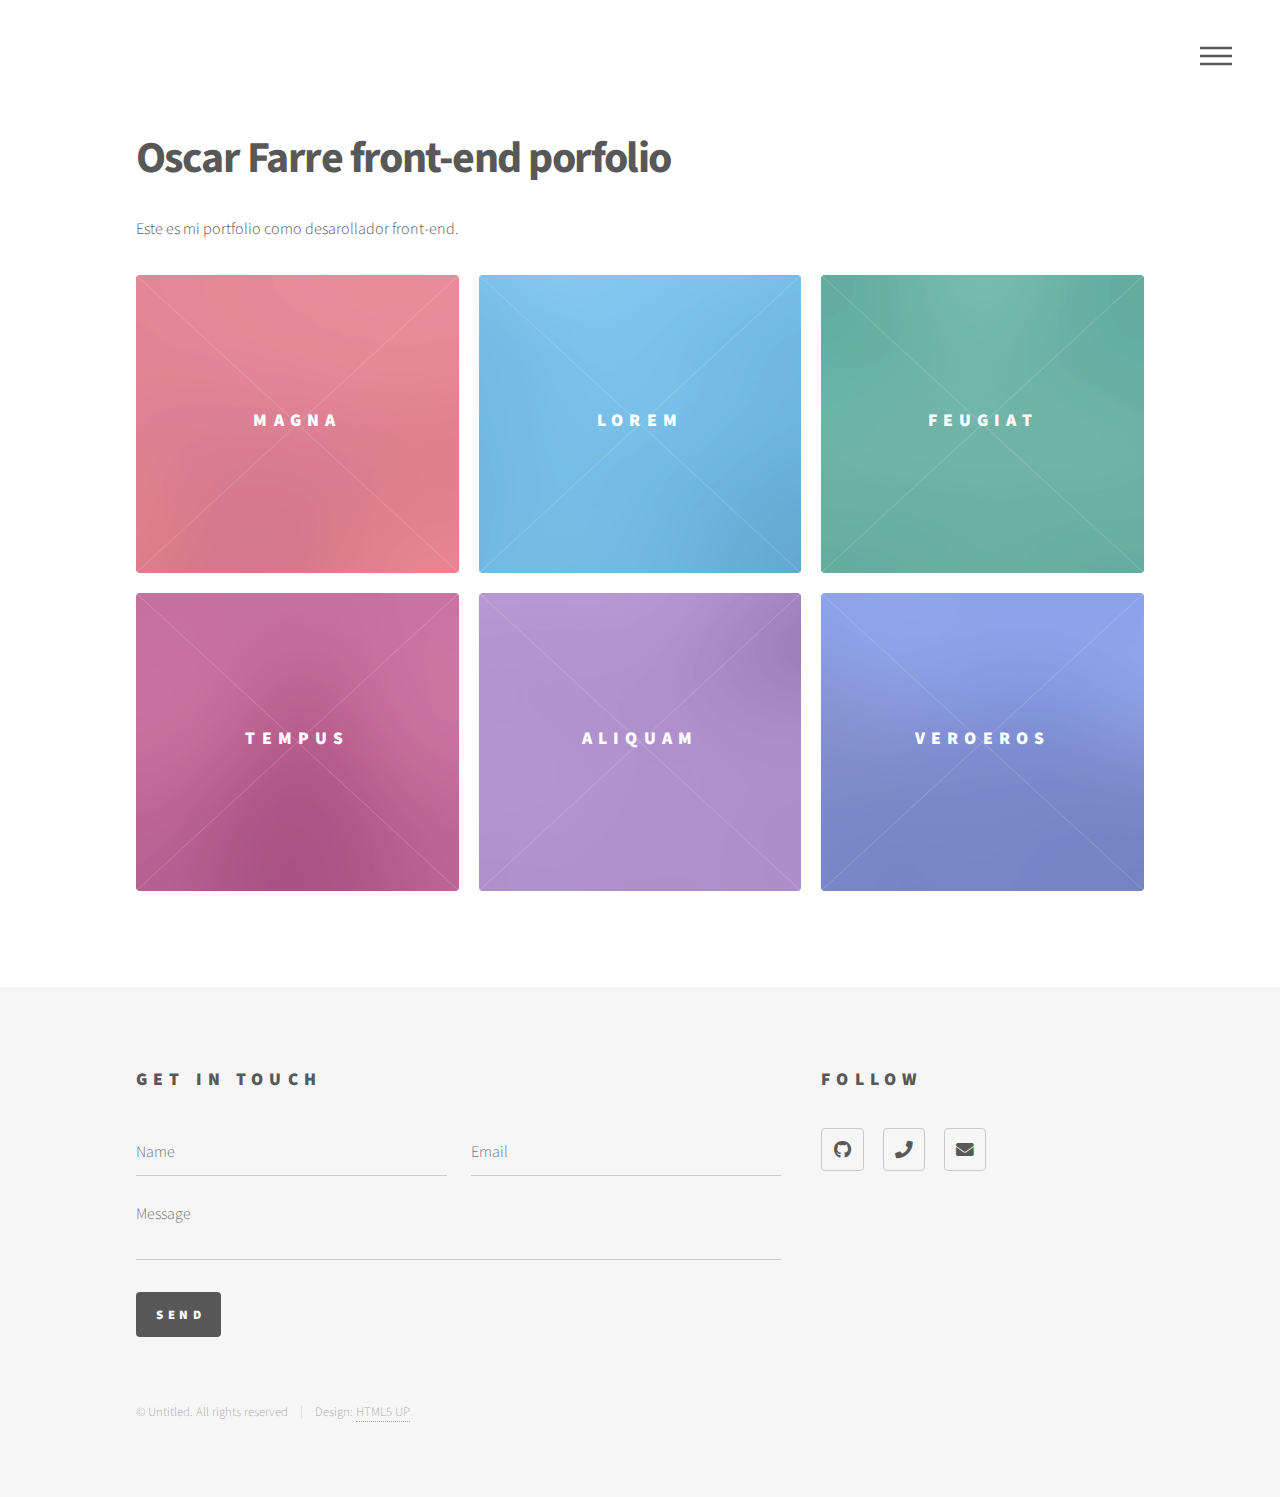
==== commit f3e61ca1: "1.0" ====
--- a/index.html
+++ b/index.html
@@ -6,7 +6,7 @@
 -->
 <html>
 	<head>
-		<title>Phantom by HTML5 UP</title>
+		<title>Oscar Farré portfolio</title>
 		<meta charset="utf-8" />
 		<meta name="viewport" content="width=device-width, initial-scale=1, user-scalable=no" />
 		<link rel="stylesheet" href="assets/css/main.css" />
@@ -19,11 +19,6 @@
 				<!-- Header -->
 					<header id="header">
 						<div class="inner">
-
-							<!-- Logo -->
-								<a href="index.html" class="logo">
-									<span class="symbol"><img src="images/logo.svg" alt="" /></span><span class="title">Phantom</span>
-								</a>
 
 							<!-- Nav -->
 								<nav>
@@ -50,13 +45,13 @@
 				<!-- Main -->
 					<div id="main">
 						<div class="inner">
-							<header>
-								<h1>This is Phantom, a free, fully responsive site<br />
-								template designed by <a href="http://html5up.net">HTML5 UP</a>.</h1>
-								<p>Etiam quis viverra lorem, in semper lorem. Sed nisl arcu euismod sit amet nisi euismod sed cursus arcu elementum ipsum arcu vivamus quis venenatis orci lorem ipsum et magna feugiat veroeros aliquam. Lorem ipsum dolor sit amet nullam dolore.</p>
+							<header id="welcome-section">
+								
+								<h1>Oscar Farre front-end porfolio</h1>
+								<p>Este es mi portfolio como desarollador front-end.</p>
 							</header>
-							<section class="tiles">
-								<article class="style1">
+							<section class="tiles" id="projects">
+								<article class="style1 project-tile">
 									<span class="image">
 										<img src="images/pic01.jpg" alt="" />
 									</span>
@@ -67,7 +62,7 @@
 										</div>
 									</a>
 								</article>
-								<article class="style2">
+								<article class="style2 project-tile">
 									<span class="image">
 										<img src="images/pic02.jpg" alt="" />
 									</span>
@@ -78,7 +73,7 @@
 										</div>
 									</a>
 								</article>
-								<article class="style3">
+								<article class="style3 project-tile">
 									<span class="image">
 										<img src="images/pic03.jpg" alt="" />
 									</span>
@@ -89,7 +84,7 @@
 										</div>
 									</a>
 								</article>
-								<article class="style4">
+								<article class="style4 project-tile">
 									<span class="image">
 										<img src="images/pic04.jpg" alt="" />
 									</span>
@@ -100,7 +95,7 @@
 										</div>
 									</a>
 								</article>
-								<article class="style5">
+								<article class="style5 project-tile">
 									<span class="image">
 										<img src="images/pic05.jpg" alt="" />
 									</span>
@@ -111,78 +106,12 @@
 										</div>
 									</a>
 								</article>
-								<article class="style6">
+								<article class="style6 project-tile">
 									<span class="image">
 										<img src="images/pic06.jpg" alt="" />
 									</span>
 									<a href="generic.html">
 										<h2>Veroeros</h2>
-										<div class="content">
-											<p>Sed nisl arcu euismod sit amet nisi lorem etiam dolor veroeros et feugiat.</p>
-										</div>
-									</a>
-								</article>
-								<article class="style2">
-									<span class="image">
-										<img src="images/pic07.jpg" alt="" />
-									</span>
-									<a href="generic.html">
-										<h2>Ipsum</h2>
-										<div class="content">
-											<p>Sed nisl arcu euismod sit amet nisi lorem etiam dolor veroeros et feugiat.</p>
-										</div>
-									</a>
-								</article>
-								<article class="style3">
-									<span class="image">
-										<img src="images/pic08.jpg" alt="" />
-									</span>
-									<a href="generic.html">
-										<h2>Dolor</h2>
-										<div class="content">
-											<p>Sed nisl arcu euismod sit amet nisi lorem etiam dolor veroeros et feugiat.</p>
-										</div>
-									</a>
-								</article>
-								<article class="style1">
-									<span class="image">
-										<img src="images/pic09.jpg" alt="" />
-									</span>
-									<a href="generic.html">
-										<h2>Nullam</h2>
-										<div class="content">
-											<p>Sed nisl arcu euismod sit amet nisi lorem etiam dolor veroeros et feugiat.</p>
-										</div>
-									</a>
-								</article>
-								<article class="style5">
-									<span class="image">
-										<img src="images/pic10.jpg" alt="" />
-									</span>
-									<a href="generic.html">
-										<h2>Ultricies</h2>
-										<div class="content">
-											<p>Sed nisl arcu euismod sit amet nisi lorem etiam dolor veroeros et feugiat.</p>
-										</div>
-									</a>
-								</article>
-								<article class="style6">
-									<span class="image">
-										<img src="images/pic11.jpg" alt="" />
-									</span>
-									<a href="generic.html">
-										<h2>Dictum</h2>
-										<div class="content">
-											<p>Sed nisl arcu euismod sit amet nisi lorem etiam dolor veroeros et feugiat.</p>
-										</div>
-									</a>
-								</article>
-								<article class="style4">
-									<span class="image">
-										<img src="images/pic12.jpg" alt="" />
-									</span>
-									<a href="generic.html">
-										<h2>Pretium</h2>
 										<div class="content">
 											<p>Sed nisl arcu euismod sit amet nisi lorem etiam dolor veroeros et feugiat.</p>
 										</div>
@@ -217,12 +146,7 @@
 							<section>
 								<h2>Follow</h2>
 								<ul class="icons">
-									<li><a href="#" class="icon brands style2 fa-twitter"><span class="label">Twitter</span></a></li>
-									<li><a href="#" class="icon brands style2 fa-facebook-f"><span class="label">Facebook</span></a></li>
-									<li><a href="#" class="icon brands style2 fa-instagram"><span class="label">Instagram</span></a></li>
-									<li><a href="#" class="icon brands style2 fa-dribbble"><span class="label">Dribbble</span></a></li>
-									<li><a href="#" class="icon brands style2 fa-github"><span class="label">GitHub</span></a></li>
-									<li><a href="#" class="icon brands style2 fa-500px"><span class="label">500px</span></a></li>
+									<li><a href="https://github.com/wildkur" class="icon brands style2 fa-github"><span class="label">GitHub</span></a></li>
 									<li><a href="#" class="icon solid style2 fa-phone"><span class="label">Phone</span></a></li>
 									<li><a href="#" class="icon solid style2 fa-envelope"><span class="label">Email</span></a></li>
 								</ul>
--- a/assets/css/main.css
+++ b/assets/css/main.css
@@ -2572,7 +2572,7 @@
 		-webkit-flex-wrap: wrap;
 		-ms-flex-wrap: wrap;
 		flex-wrap: wrap;
-		postiion: relative;
+		position: relative;
 		margin: -2.5em 0 0 -2.5em;
 	}
 
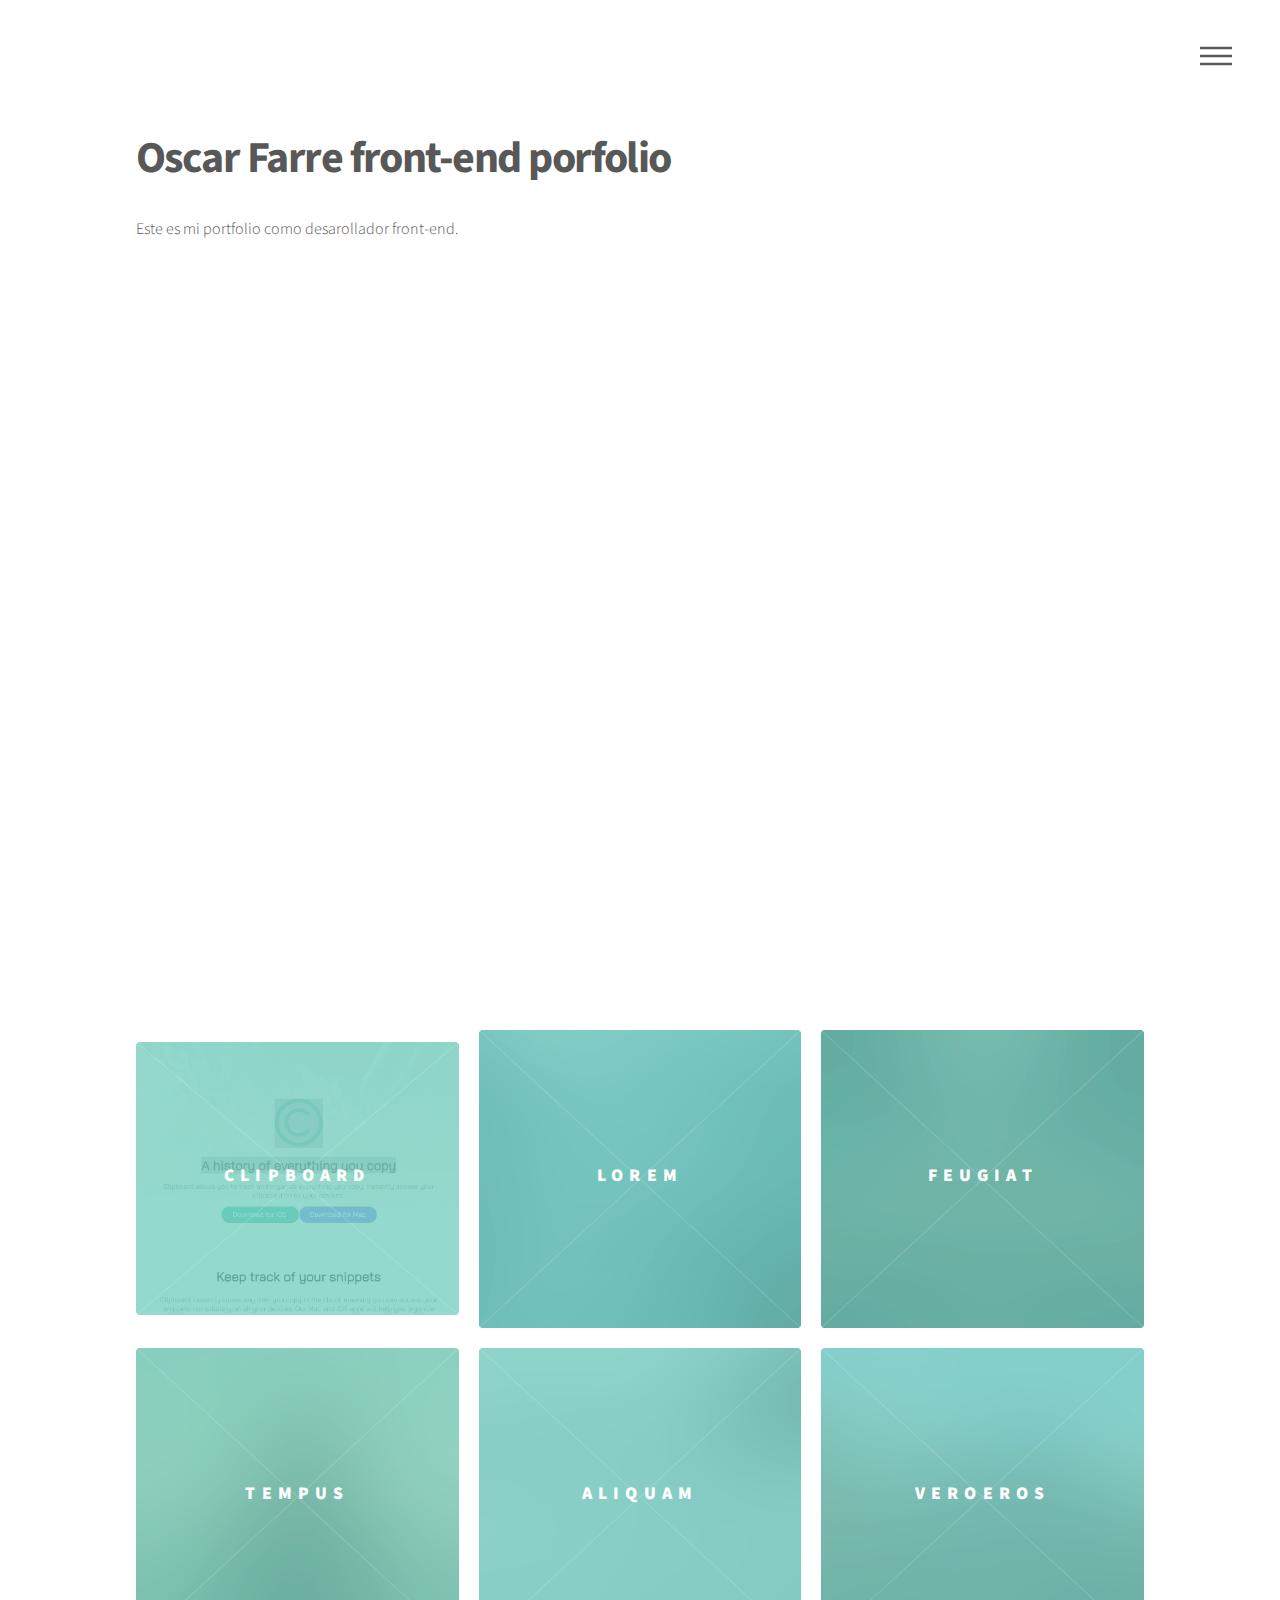
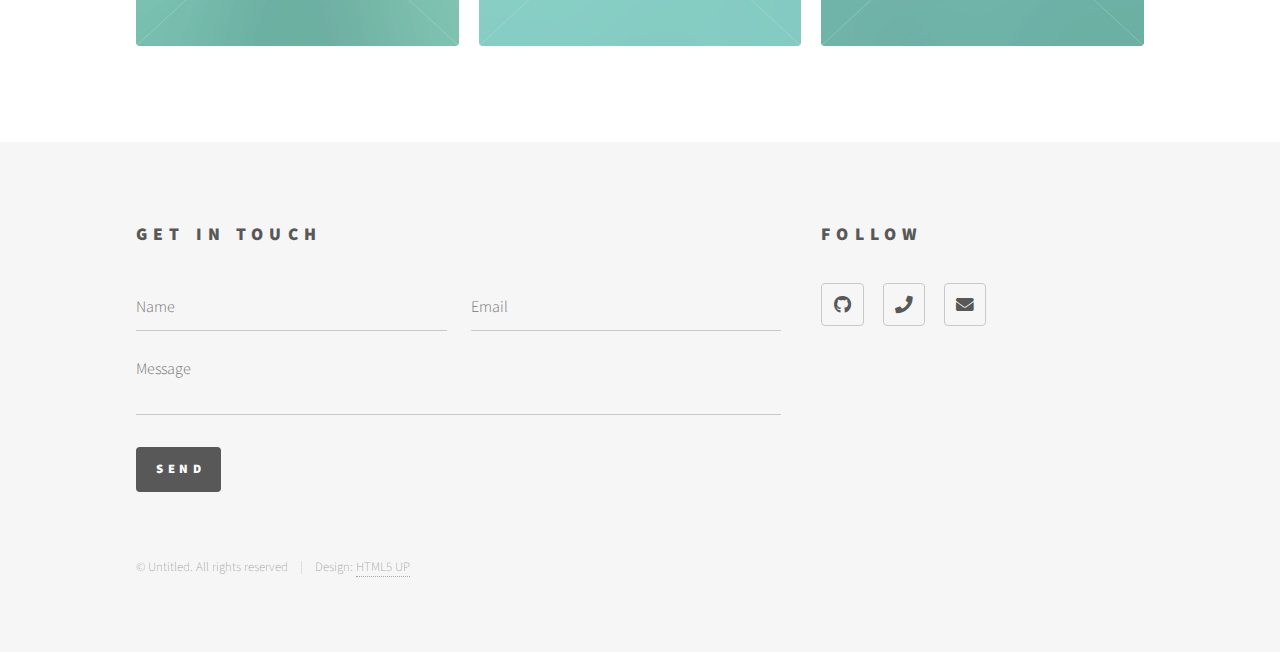
==== commit 8bec17ce: "2.0" ====
--- a/index.html
+++ b/index.html
@@ -10,6 +10,7 @@
 		<meta charset="utf-8" />
 		<meta name="viewport" content="width=device-width, initial-scale=1, user-scalable=no" />
 		<link rel="stylesheet" href="assets/css/main.css" />
+		<link rel="stylesheet" href="assets/css/custom.css" />
 		<noscript><link rel="stylesheet" href="assets/css/noscript.css" /></noscript>
 	</head>
 	<body class="is-preload">
@@ -36,8 +37,7 @@
 						<ul>
 							<li><a href="index.html">Home</a></li>
 							<li><a href="generic.html">Ipsum veroeros</a></li>
-							<li><a href="generic.html">Tempus etiam</a></li>
-							<li><a href="generic.html">Consequat dolor</a></li>
+							<li><a href="#footer">Contacto y Social media</a></li>
 							<li><a href="elements.html">Elements</a></li>
 						</ul>
 					</nav>
@@ -51,18 +51,18 @@
 								<p>Este es mi portfolio como desarollador front-end.</p>
 							</header>
 							<section class="tiles" id="projects">
-								<article class="style1 project-tile">
+								<article class="style3 project-tile">
 									<span class="image">
-										<img src="images/pic01.jpg" alt="" />
+										<img src="images/css-challenge.png" alt="miniatura proyecto challenge" />
 									</span>
-									<a href="generic.html">
-										<h2>Magna</h2>
+									<a href="https://clipboard-challange.vercel.app/">
+										<h2>Clipboard</h2>
 										<div class="content">
-											<p>Sed nisl arcu euismod sit amet nisi lorem etiam dolor veroeros et feugiat.</p>
+											<p>Este es mi primer challenge de un diseño front-end para un portfolio. Hecho con HTML5 y CSS3</p>
 										</div>
 									</a>
 								</article>
-								<article class="style2 project-tile">
+								<article class="style3 project-tile">
 									<span class="image">
 										<img src="images/pic02.jpg" alt="" />
 									</span>
@@ -84,7 +84,7 @@
 										</div>
 									</a>
 								</article>
-								<article class="style4 project-tile">
+								<article class="style3 project-tile">
 									<span class="image">
 										<img src="images/pic04.jpg" alt="" />
 									</span>
@@ -95,7 +95,7 @@
 										</div>
 									</a>
 								</article>
-								<article class="style5 project-tile">
+								<article class="style3 project-tile">
 									<span class="image">
 										<img src="images/pic05.jpg" alt="" />
 									</span>
@@ -106,7 +106,7 @@
 										</div>
 									</a>
 								</article>
-								<article class="style6 project-tile">
+								<article class="style3 project-tile">
 									<span class="image">
 										<img src="images/pic06.jpg" alt="" />
 									</span>
@@ -146,9 +146,9 @@
 							<section>
 								<h2>Follow</h2>
 								<ul class="icons">
-									<li><a href="https://github.com/wildkur" class="icon brands style2 fa-github"><span class="label">GitHub</span></a></li>
+									<li><a href="https://github.com/wildkur" class="icon brands style2 fa-github" id="profile-link"><span class="label">GitHub</span></a></li>
 									<li><a href="#" class="icon solid style2 fa-phone"><span class="label">Phone</span></a></li>
-									<li><a href="#" class="icon solid style2 fa-envelope"><span class="label">Email</span></a></li>
+									<li><a href="mailto:oscar.farre.andres@gmail.com" class="icon solid style2 fa-envelope"><span class="label">Email</span></a></li>
 								</ul>
 							</section>
 							<ul class="copyright">
@@ -165,6 +165,7 @@
 			<script src="assets/js/breakpoints.min.js"></script>
 			<script src="assets/js/util.js"></script>
 			<script src="assets/js/main.js"></script>
+			<script src="https://cdn.freecodecamp.org/testable-projects-fcc/v1/bundle.js"></script>
 
 	</body>
 </html>--- a/assets/css/custom.css
+++ b/assets/css/custom.css
@@ -0,0 +1,8 @@
+.tiles{
+    align-items: center;
+}
+
+#welcome-section{
+    height: 100vh;
+}
+
